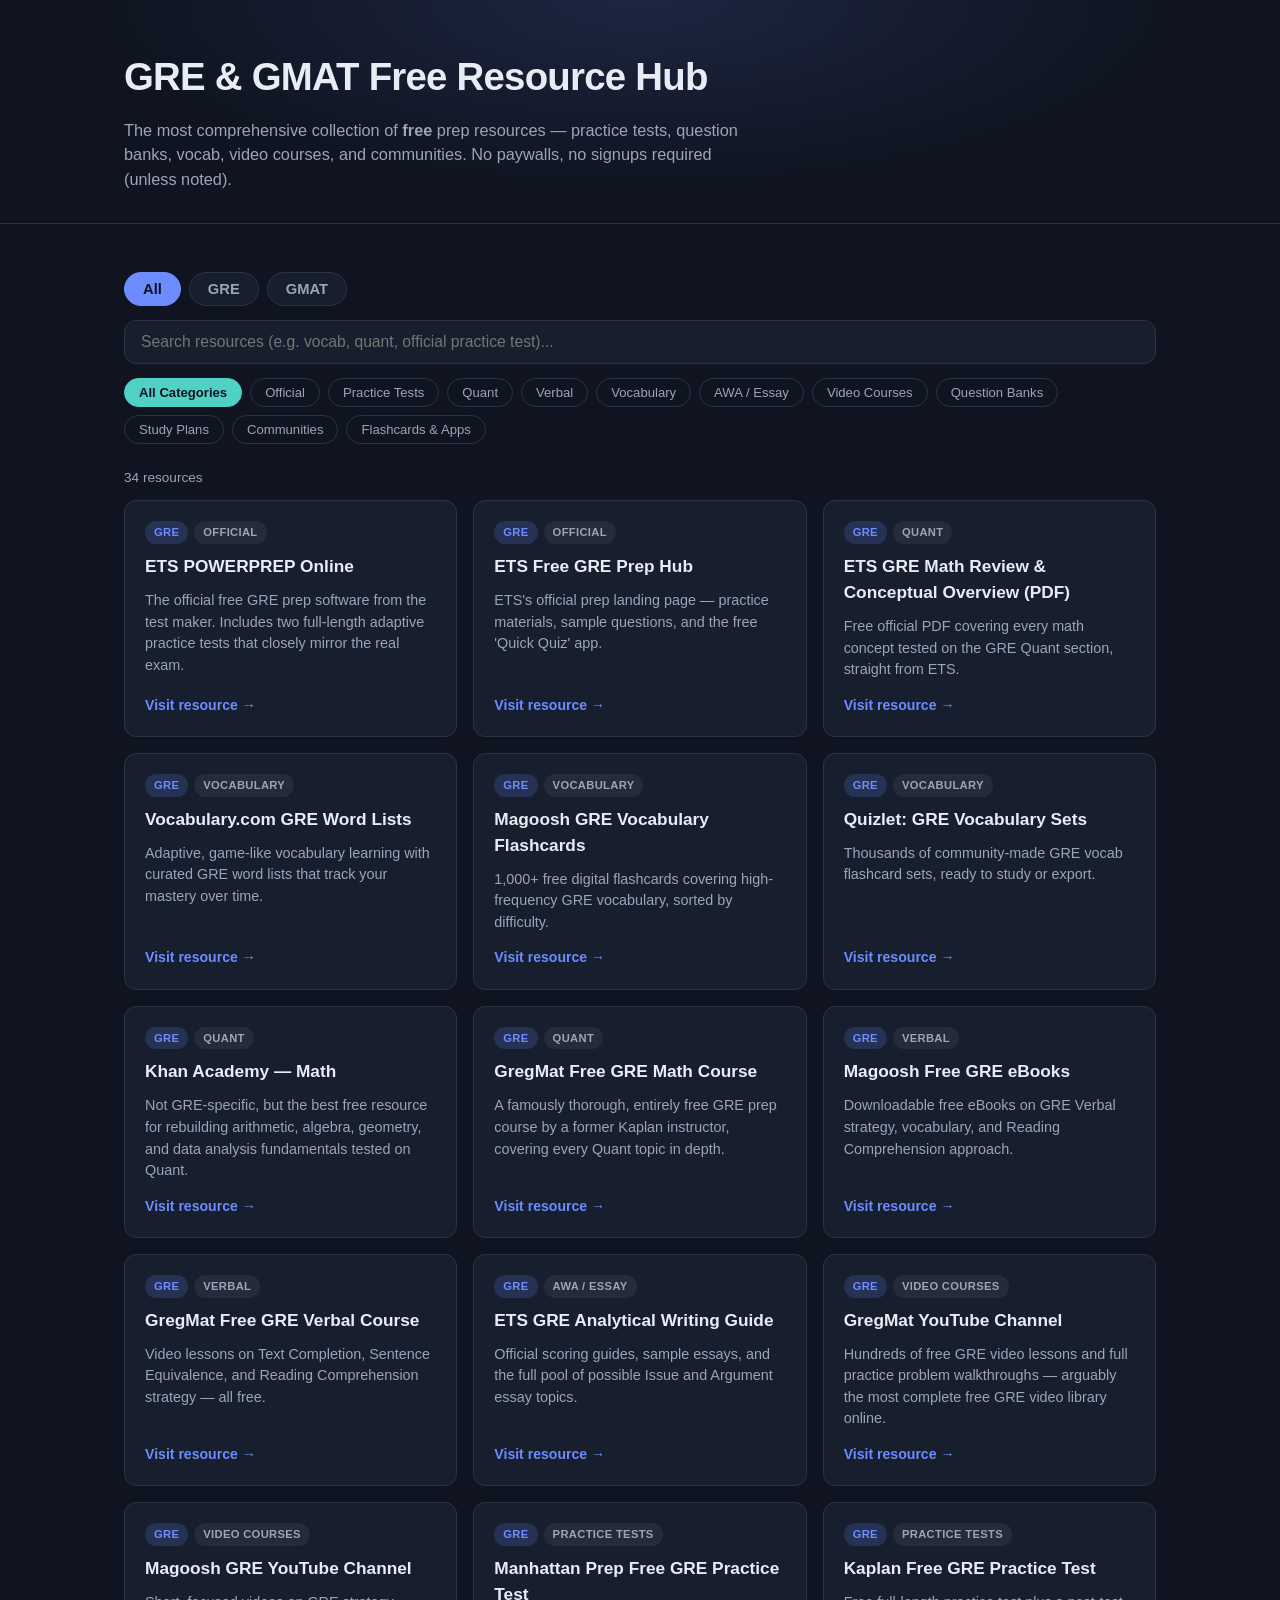
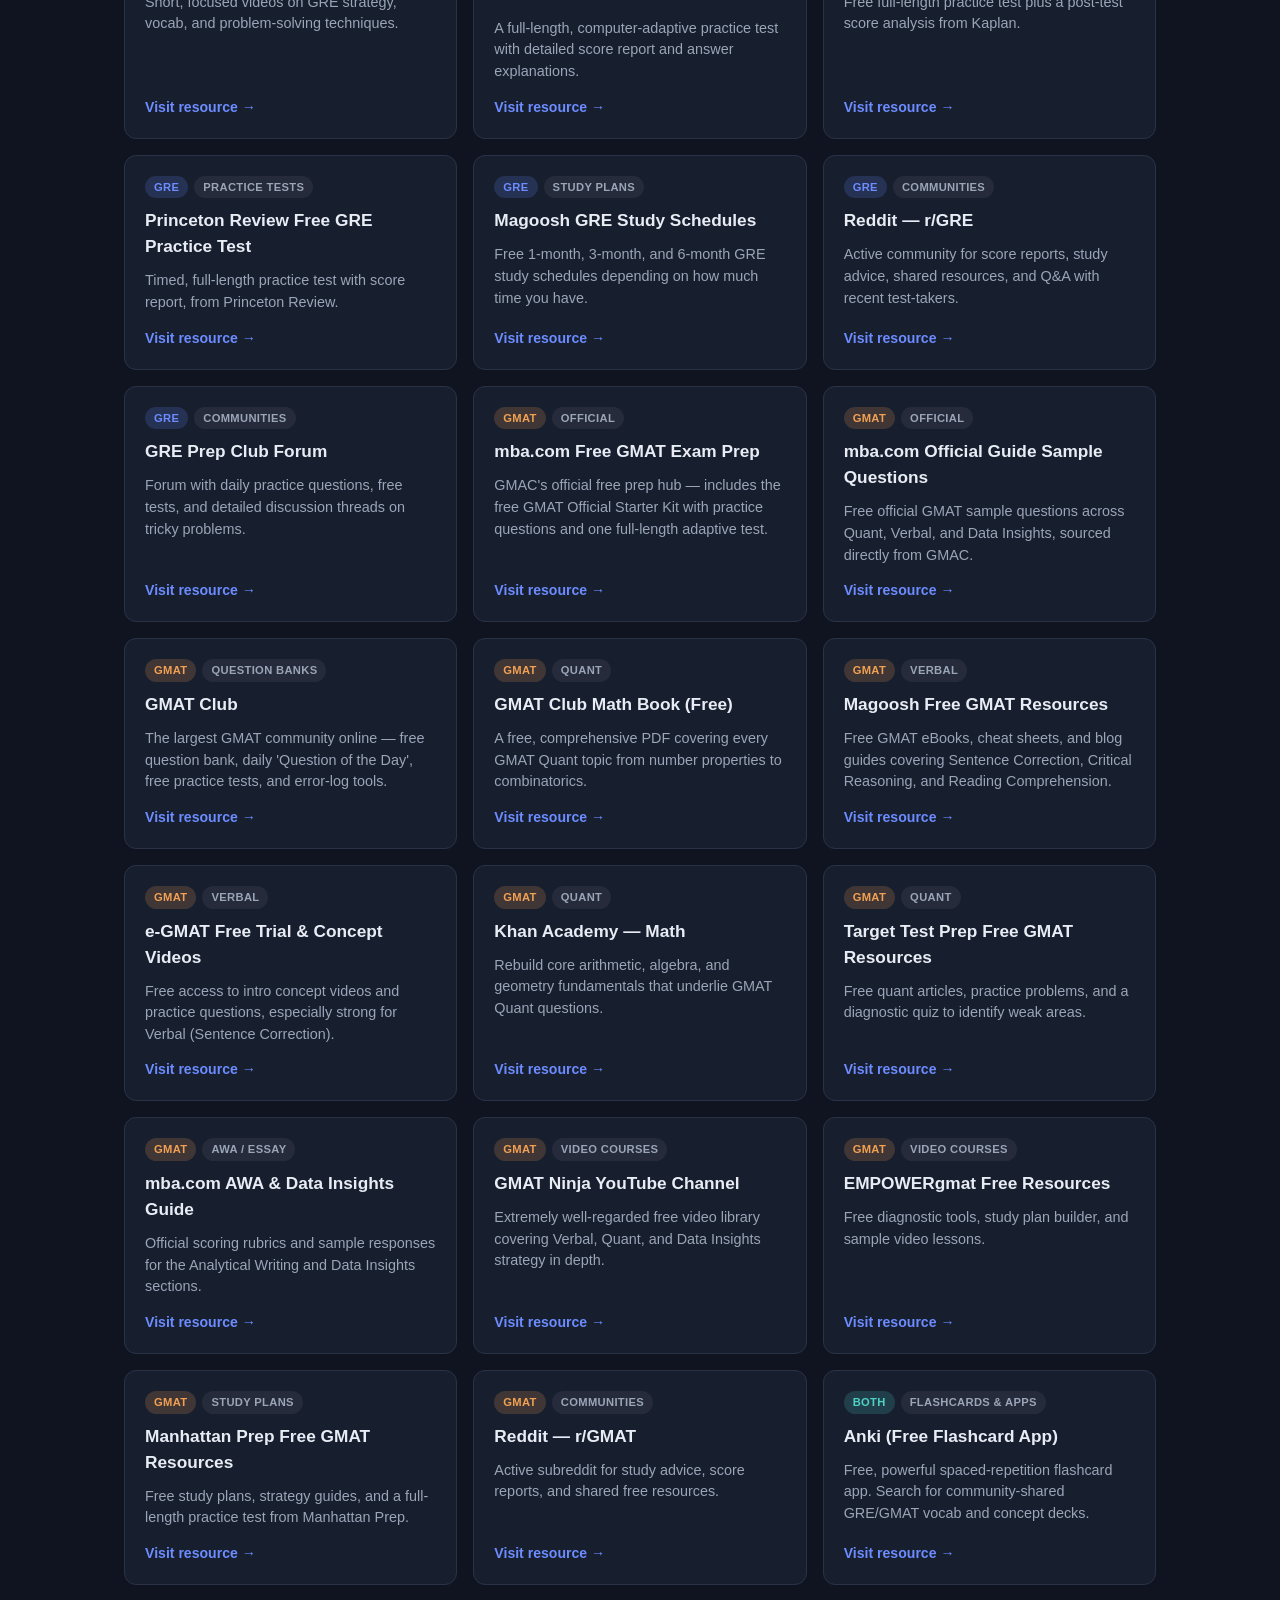
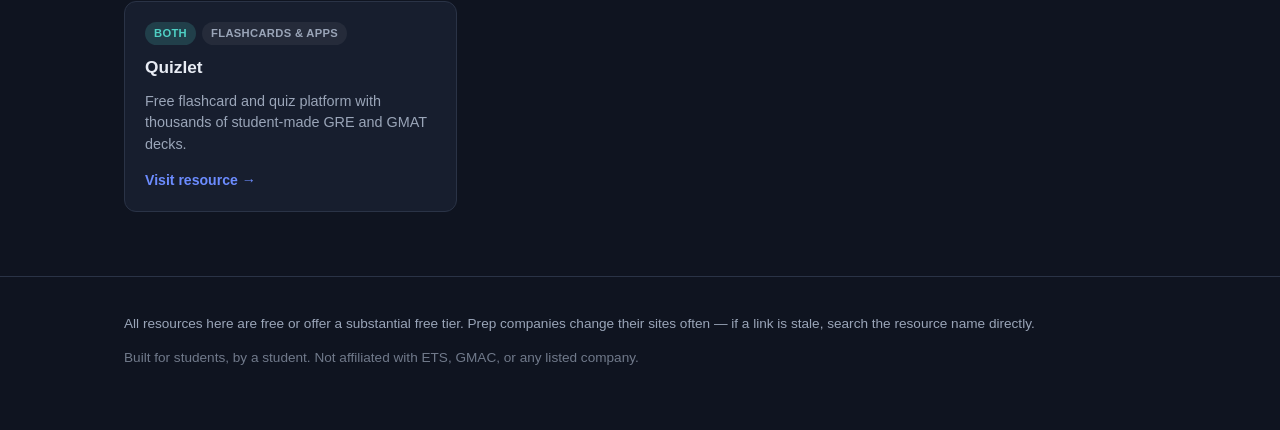
==== index.html @ 90a19696 "Add GRE & GMAT free resource hub Static site with search and category/exam filtering over a curated " ====
<!DOCTYPE html>
<html lang="en">
<head>
<meta charset="UTF-8">
<meta name="viewport" content="width=device-width, initial-scale=1.0">
<title>GRE & GMAT Free Resource Hub</title>
<link rel="stylesheet" href="style.css">
</head>
<body>

<header class="site-header">
  <div class="wrap">
    <h1>GRE &amp; GMAT Free Resource Hub</h1>
    <p class="tagline">The most comprehensive collection of <strong>free</strong> prep resources — practice tests, question banks, vocab, video courses, and communities. No paywalls, no signups required (unless noted).</p>
  </div>
</header>

<main class="wrap">

  <section class="controls">
    <div class="tabs" id="examTabs">
      <button class="tab active" data-exam="all">All</button>
      <button class="tab" data-exam="GRE">GRE</button>
      <button class="tab" data-exam="GMAT">GMAT</button>
    </div>

    <input type="search" id="searchInput" placeholder="Search resources (e.g. vocab, quant, official practice test)..." aria-label="Search resources">

    <div class="chips" id="categoryChips"></div>
  </section>

  <p class="result-count" id="resultCount"></p>

  <section class="grid" id="resourceGrid"></section>

  <p class="empty-state" id="emptyState" hidden>No resources match your filters. Try clearing the search or category.</p>

</main>

<footer class="site-footer">
  <div class="wrap">
    <p>All resources here are free or offer a substantial free tier. Prep companies change their sites often — if a link is stale, search the resource name directly.</p>
    <p class="muted">Built for students, by a student. Not affiliated with ETS, GMAC, or any listed company.</p>
  </div>
</footer>

<script src="data.js"></script>
<script src="script.js"></script>
</body>
</html>
---- style.css ----
:root {
  --bg: #0f1420;
  --bg-card: #171e2e;
  --border: #2a3346;
  --text: #e8ecf4;
  --text-muted: #9aa5b8;
  --accent: #6c8cff;
  --accent-2: #4fd1c5;
  --gre: #6c8cff;
  --gmat: #f2a154;
  --radius: 12px;
  font-family: -apple-system, BlinkMacSystemFont, "Segoe UI", Roboto, Helvetica, Arial, sans-serif;
}

* { box-sizing: border-box; }

body {
  margin: 0;
  background: var(--bg);
  color: var(--text);
  line-height: 1.5;
}

.wrap {
  max-width: 1080px;
  margin: 0 auto;
  padding: 0 24px;
}

.site-header {
  padding: 48px 0 32px;
  background: radial-gradient(ellipse at top, rgba(108,140,255,0.15), transparent 60%);
  border-bottom: 1px solid var(--border);
}

.site-header h1 {
  margin: 0 0 12px;
  font-size: clamp(1.8rem, 4vw, 2.4rem);
  letter-spacing: -0.02em;
}

.tagline {
  color: var(--text-muted);
  max-width: 640px;
  margin: 0;
  font-size: 1.02rem;
}

main.wrap {
  padding-top: 32px;
  padding-bottom: 64px;
}

.controls {
  position: sticky;
  top: 0;
  background: var(--bg);
  padding: 16px 0;
  z-index: 5;
  display: flex;
  flex-direction: column;
  gap: 14px;
}

.tabs {
  display: flex;
  gap: 8px;
}

.tab {
  background: var(--bg-card);
  border: 1px solid var(--border);
  color: var(--text-muted);
  padding: 8px 18px;
  border-radius: 999px;
  cursor: pointer;
  font-size: 0.92rem;
  font-weight: 600;
  transition: all 0.15s ease;
}

.tab:hover { color: var(--text); border-color: var(--accent); }

.tab.active {
  background: var(--accent);
  border-color: var(--accent);
  color: #0f1420;
}

#searchInput {
  width: 100%;
  padding: 12px 16px;
  border-radius: var(--radius);
  border: 1px solid var(--border);
  background: var(--bg-card);
  color: var(--text);
  font-size: 0.98rem;
}

#searchInput:focus {
  outline: none;
  border-color: var(--accent);
}

.chips {
  display: flex;
  flex-wrap: wrap;
  gap: 8px;
}

.chip {
  background: transparent;
  border: 1px solid var(--border);
  color: var(--text-muted);
  padding: 6px 14px;
  border-radius: 999px;
  cursor: pointer;
  font-size: 0.82rem;
  transition: all 0.15s ease;
}

.chip:hover { color: var(--text); border-color: var(--accent-2); }

.chip.active {
  background: var(--accent-2);
  border-color: var(--accent-2);
  color: #0f1420;
  font-weight: 600;
}

.result-count {
  color: var(--text-muted);
  font-size: 0.85rem;
  margin: 8px 0 4px;
}

.grid {
  display: grid;
  grid-template-columns: repeat(auto-fill, minmax(300px, 1fr));
  gap: 16px;
  margin-top: 12px;
}

.card {
  background: var(--bg-card);
  border: 1px solid var(--border);
  border-radius: var(--radius);
  padding: 20px;
  display: flex;
  flex-direction: column;
  gap: 10px;
  transition: transform 0.15s ease, border-color 0.15s ease;
}

.card:hover {
  transform: translateY(-2px);
  border-color: var(--accent);
}

.card-badges {
  display: flex;
  gap: 6px;
  flex-wrap: wrap;
}

.badge {
  font-size: 0.7rem;
  font-weight: 700;
  text-transform: uppercase;
  letter-spacing: 0.03em;
  padding: 3px 9px;
  border-radius: 999px;
}

.badge.exam-GRE { background: rgba(108,140,255,0.18); color: var(--gre); }
.badge.exam-GMAT { background: rgba(242,161,84,0.18); color: var(--gmat); }
.badge.exam-Both { background: rgba(79,209,197,0.18); color: var(--accent-2); }
.badge.category { background: rgba(255,255,255,0.06); color: var(--text-muted); }

.card h3 {
  margin: 0;
  font-size: 1.08rem;
}

.card p {
  margin: 0;
  color: var(--text-muted);
  font-size: 0.9rem;
  flex-grow: 1;
}

.card a.visit {
  align-self: flex-start;
  margin-top: 4px;
  color: var(--accent);
  text-decoration: none;
  font-weight: 600;
  font-size: 0.88rem;
}

.card a.visit:hover { text-decoration: underline; }

.empty-state {
  text-align: center;
  color: var(--text-muted);
  padding: 48px 0;
}

.site-footer {
  border-top: 1px solid var(--border);
  padding: 24px 0 48px;
  color: var(--text-muted);
  font-size: 0.85rem;
}

.site-footer .muted { opacity: 0.7; margin-top: 4px; }

@media (max-width: 600px) {
  .controls { position: static; }
}
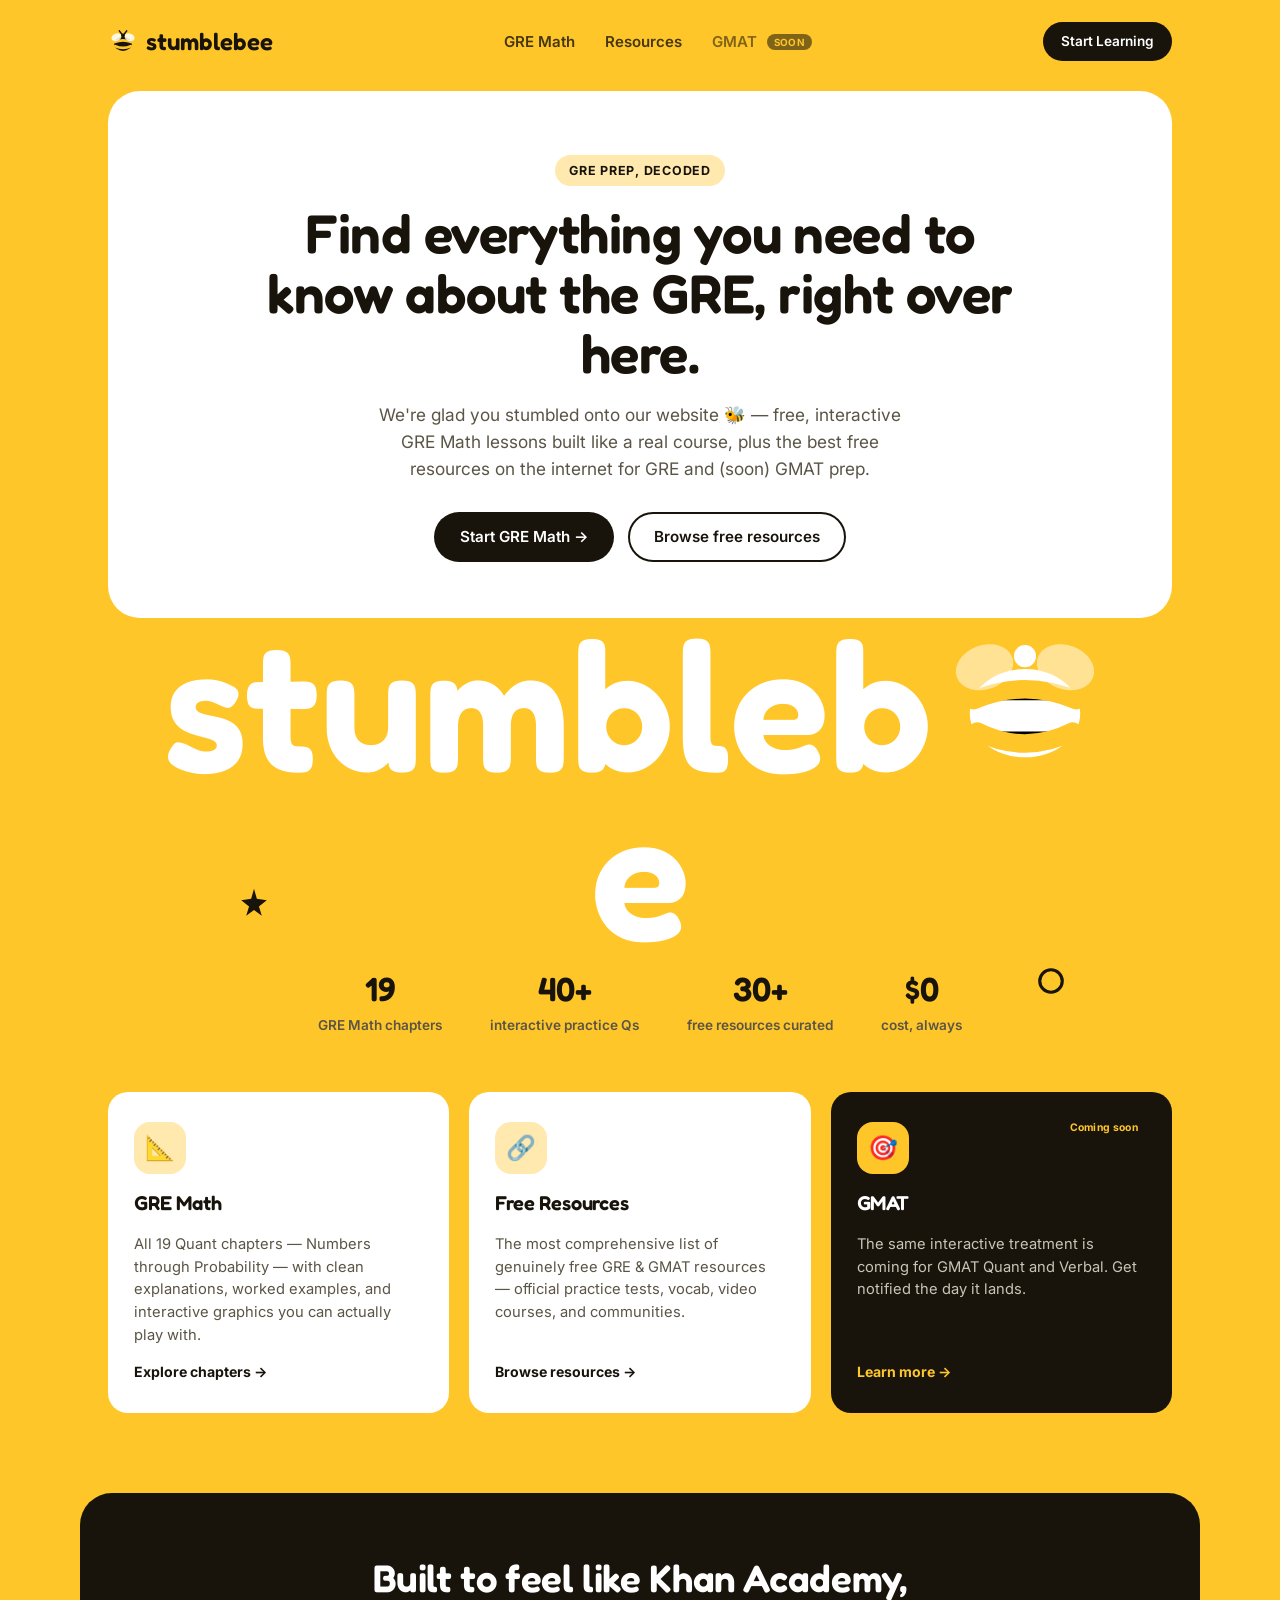
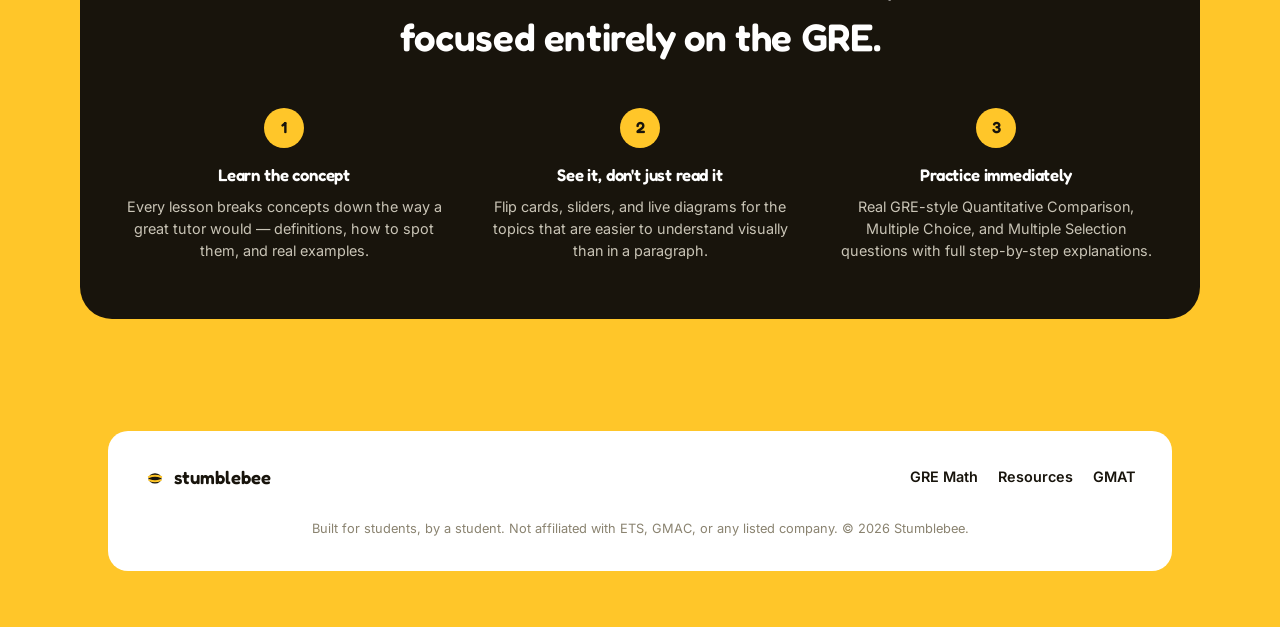
==== commit 83fa9f4f: "Rebrand to Stumblebee and add full interactive GRE Math course Bright yellow/white Hugo-inspired bra" ====
--- a/index.html
+++ b/index.html
@@ -3,48 +3,315 @@
 <head>
 <meta charset="UTF-8">
 <meta name="viewport" content="width=device-width, initial-scale=1.0">
-<title>GRE & GMAT Free Resource Hub</title>
+<title>Stumblebee — everything you need to know about the GRE</title>
+<meta name="description" content="Free, interactive GRE Math lessons and the best free GRE & GMAT resources on the web. GMAT prep coming soon.">
+<link rel="preconnect" href="https://fonts.googleapis.com">
+<link href="https://fonts.googleapis.com/css2?family=Fredoka:wght@500;600;700&family=Inter:wght@400;500;600;700;800&display=swap" rel="stylesheet">
 <link rel="stylesheet" href="style.css">
+<style>
+  .hero-section {
+    position: relative;
+    padding-top: 8px;
+  }
+
+  .doodles { position: absolute; inset: 0; overflow: visible; pointer-events: none; z-index: 0; }
+  .doodles svg { position: absolute; }
+
+  .hero-card {
+    position: relative;
+    z-index: 1;
+    background: var(--white);
+    border-radius: var(--radius-lg);
+    padding: 64px 40px 48px;
+    text-align: center;
+    overflow: hidden;
+  }
+
+  .hero-card h1 {
+    font-size: clamp(2.1rem, 5vw, 3.4rem);
+    line-height: 1.1;
+    max-width: 780px;
+    margin: 0 auto 18px;
+  }
+
+  .hero-card .motto {
+    font-size: 1.08rem;
+    color: var(--ink-soft);
+    max-width: 560px;
+    margin: 0 auto 30px;
+  }
+
+  .hero-cta { display: flex; gap: 14px; justify-content: center; flex-wrap: wrap; margin-bottom: 8px; }
+
+  .wordmark-big {
+    position: relative;
+    z-index: 1;
+    margin-top: -6px;
+    text-align: center;
+    line-height: 0.82;
+    padding: 0 10px 8px;
+  }
+
+  .wordmark-big span {
+    font-family: "Fredoka", sans-serif;
+    font-weight: 600;
+    font-size: clamp(3.2rem, 15vw, 11.5rem);
+    color: var(--white);
+    display: inline-block;
+    vertical-align: middle;
+  }
+
+  .wordmark-big .bee-big {
+    display: inline-block;
+    vertical-align: middle;
+    width: clamp(3.4rem, 15vw, 11.5rem);
+    height: clamp(3.4rem, 15vw, 11.5rem);
+  }
+
+  .stat-strip {
+    display: flex;
+    justify-content: center;
+    gap: 48px;
+    flex-wrap: wrap;
+    padding: 8px 0 56px;
+    position: relative;
+    z-index: 1;
+  }
+
+  .stat-strip .stat { text-align: center; }
+  .stat-strip .stat .num { font-family: "Fredoka", sans-serif; font-size: 2.1rem; font-weight: 600; }
+  .stat-strip .stat .label { font-size: 0.85rem; color: var(--ink-soft); font-weight: 600; }
+
+  .feature-grid {
+    display: grid;
+    grid-template-columns: repeat(3, 1fr);
+    gap: 20px;
+    padding-bottom: 8px;
+    position: relative;
+    z-index: 1;
+  }
+
+  .feature-card {
+    background: var(--white);
+    border-radius: var(--radius-md);
+    padding: 30px 26px;
+    display: flex;
+    flex-direction: column;
+    gap: 14px;
+    text-decoration: none;
+    color: var(--ink);
+    transition: transform 0.15s ease;
+    position: relative;
+  }
+
+  .feature-card:hover { transform: translateY(-4px); }
+
+  .feature-card .icon-badge {
+    width: 52px;
+    height: 52px;
+    border-radius: 16px;
+    display: flex;
+    align-items: center;
+    justify-content: center;
+    font-size: 1.5rem;
+  }
+
+  .feature-card.f-yellow .icon-badge { background: var(--yellow-soft); }
+  .feature-card.f-black .icon-badge { background: var(--ink); }
+
+  .feature-card h3 { font-size: 1.25rem; }
+  .feature-card p { color: var(--ink-soft); font-size: 0.92rem; }
+
+  .feature-card .go {
+    margin-top: auto;
+    font-weight: 700;
+    font-size: 0.88rem;
+    display: inline-flex;
+    align-items: center;
+    gap: 6px;
+  }
+
+  .soon-badge {
+    position: absolute;
+    top: 24px;
+    right: 24px;
+    background: var(--ink);
+    color: var(--yellow);
+    font-size: 0.65rem;
+    font-weight: 700;
+    letter-spacing: 0.03em;
+    padding: 4px 10px;
+    border-radius: 999px;
+  }
+
+  .why-section {
+    padding: 72px 0;
+    position: relative;
+    z-index: 1;
+  }
+
+  .why-inner {
+    background: var(--ink);
+    border-radius: var(--radius-lg);
+    padding: 56px 40px;
+    color: var(--white);
+  }
+
+  .why-inner h2 {
+    font-size: clamp(1.6rem, 3.4vw, 2.4rem);
+    text-align: center;
+    max-width: 640px;
+    margin: 0 auto 40px;
+    color: var(--white);
+  }
+
+  .why-grid {
+    display: grid;
+    grid-template-columns: repeat(3, 1fr);
+    gap: 28px;
+  }
+
+  .why-item { text-align: center; }
+  .why-item .n {
+    width: 40px; height: 40px; border-radius: 999px;
+    background: var(--yellow); color: var(--ink);
+    display: flex; align-items: center; justify-content: center;
+    font-family: "Fredoka", sans-serif; font-weight: 600;
+    margin: 0 auto 14px;
+  }
+  .why-item h4 { color: var(--white); font-size: 1.05rem; margin-bottom: 8px; }
+  .why-item p { color: #C9C4B6; font-size: 0.9rem; }
+
+  @media (max-width: 860px) {
+    .feature-grid { grid-template-columns: 1fr; }
+    .why-grid { grid-template-columns: 1fr; }
+    .stat-strip { gap: 28px; }
+  }
+</style>
 </head>
 <body>
 
-<header class="site-header">
-  <div class="wrap">
-    <h1>GRE &amp; GMAT Free Resource Hub</h1>
-    <p class="tagline">The most comprehensive collection of <strong>free</strong> prep resources — practice tests, question banks, vocab, video courses, and communities. No paywalls, no signups required (unless noted).</p>
+<div class="wrap">
+  <nav class="site-nav">
+    <a href="index.html" class="brand">
+      <svg class="bee-icon" viewBox="0 0 32 32" fill="none" xmlns="http://www.w3.org/2000/svg">
+        <ellipse cx="16" cy="18" rx="9.5" ry="7.5" fill="#18140C"/>
+        <path d="M7 16 Q16 12.5 25 16" stroke="#FFC629" stroke-width="3" stroke-linecap="round"/>
+        <path d="M7.8 20.5 Q16 24 24.2 20.5" stroke="#FFC629" stroke-width="3" stroke-linecap="round"/>
+        <ellipse cx="9" cy="11" rx="5.5" ry="4" fill="#FFFFFF" fill-opacity="0.85" transform="rotate(-20 9 11)"/>
+        <ellipse cx="23" cy="11" rx="5.5" ry="4" fill="#FFFFFF" fill-opacity="0.85" transform="rotate(20 23 11)"/>
+        <circle cx="16" cy="9" r="2" fill="#18140C"/>
+        <path d="M15 8 L12 4M17 8 L20 4" stroke="#18140C" stroke-width="1.4" stroke-linecap="round"/>
+      </svg>
+      stumblebee
+    </a>
+    <div class="nav-links">
+      <a href="gre-math.html">GRE Math</a>
+      <a href="resources.html">Resources</a>
+      <a href="gmat.html" class="tag-soon">GMAT <span class="pill">SOON</span></a>
+    </div>
+    <a href="gre-math.html" class="btn btn-black btn-sm">Start Learning</a>
+  </nav>
+</div>
+
+<main>
+  <div class="wrap hero-section">
+    <div class="doodles" aria-hidden="true">
+      <svg width="70" height="70" style="left:2%; top:6%;" viewBox="0 0 70 70"><g opacity="0.9"><ellipse cx="35" cy="40" rx="16" ry="12" fill="#18140C"/><path d="M22 36 Q35 30 48 36" stroke="#FFC629" stroke-width="4" stroke-linecap="round"/><path d="M23 45 Q35 51 47 45" stroke="#FFC629" stroke-width="4" stroke-linecap="round"/><circle cx="35" cy="24" r="4" fill="#18140C"/></g></svg>
+      <svg width="34" height="34" style="left:14%; top:60%;" viewBox="0 0 24 24"><path d="M12 2 L14 9 L21 10 L15.5 14.5 L17.5 21 L12 17 L6.5 21 L8.5 14.5 L3 10 L10 9 Z" fill="#18140C"/></svg>
+      <svg width="56" height="56" style="right:4%; top:10%;" viewBox="0 0 70 70"><g opacity="0.9"><ellipse cx="35" cy="40" rx="16" ry="12" fill="#18140C"/><path d="M22 36 Q35 30 48 36" stroke="#FFC629" stroke-width="4" stroke-linecap="round"/><path d="M23 45 Q35 51 47 45" stroke="#FFC629" stroke-width="4" stroke-linecap="round"/><circle cx="35" cy="24" r="4" fill="#18140C"/></g></svg>
+      <svg width="30" height="30" style="right:12%; top:66%;" viewBox="0 0 24 24"><circle cx="12" cy="12" r="9" fill="none" stroke="#18140C" stroke-width="2.5"/></svg>
+      <svg width="44" height="44" style="left:44%; top:2%;" viewBox="0 0 24 24"><path d="M12 2 L14 9 L21 10 L15.5 14.5 L17.5 21 L12 17 L6.5 21 L8.5 14.5 L3 10 L10 9 Z" fill="#18140C" opacity="0.85"/></svg>
+    </div>
+
+    <div class="hero-card">
+      <span class="eyebrow">GRE prep, decoded</span>
+      <h1 style="margin-top:18px;">Find everything you need to know about the GRE, right over here.</h1>
+      <p class="motto">We're glad you stumbled onto our website 🐝 — free, interactive GRE Math lessons built like a real course, plus the best free resources on the internet for GRE and (soon) GMAT prep.</p>
+      <div class="hero-cta">
+        <a href="gre-math.html" class="btn btn-black">Start GRE Math →</a>
+        <a href="resources.html" class="btn btn-outline">Browse free resources</a>
+      </div>
+    </div>
+
+    <div class="wordmark-big" aria-hidden="true">
+      <span>stumble</span><span>b</span><svg class="bee-big" viewBox="0 0 100 100"><ellipse cx="50" cy="55" rx="30" ry="24" fill="#FFFFFF"/><path d="M22 48 Q50 36 78 48" stroke="#FFC629" stroke-width="10" stroke-linecap="round"/><path d="M24 65 Q50 78 76 65" stroke="#FFC629" stroke-width="10" stroke-linecap="round"/><ellipse cx="28" cy="30" rx="16" ry="12" fill="#FFFFFF" fill-opacity="0.5" transform="rotate(-20 28 30)"/><ellipse cx="72" cy="30" rx="16" ry="12" fill="#FFFFFF" fill-opacity="0.5" transform="rotate(20 72 30)"/><circle cx="50" cy="24" r="6" fill="#FFFFFF"/></svg><span>e</span>
+    </div>
+
+    <div class="stat-strip">
+      <div class="stat"><div class="num">19</div><div class="label">GRE Math chapters</div></div>
+      <div class="stat"><div class="num">40+</div><div class="label">interactive practice Qs</div></div>
+      <div class="stat"><div class="num">30+</div><div class="label">free resources curated</div></div>
+      <div class="stat"><div class="num">$0</div><div class="label">cost, always</div></div>
+    </div>
+
+    <div class="feature-grid">
+      <a href="gre-math.html" class="feature-card f-yellow">
+        <div class="icon-badge">📐</div>
+        <h3>GRE Math</h3>
+        <p>All 19 Quant chapters — Numbers through Probability — with clean explanations, worked examples, and interactive graphics you can actually play with.</p>
+        <span class="go">Explore chapters →</span>
+      </a>
+      <a href="resources.html" class="feature-card f-yellow">
+        <div class="icon-badge">🔗</div>
+        <h3>Free Resources</h3>
+        <p>The most comprehensive list of genuinely free GRE & GMAT resources — official practice tests, vocab, video courses, and communities.</p>
+        <span class="go">Browse resources →</span>
+      </a>
+      <a href="gmat.html" class="feature-card f-black" style="background:var(--ink); color:var(--white);">
+        <span class="soon-badge">Coming soon</span>
+        <div class="icon-badge" style="background:var(--yellow);">🎯</div>
+        <h3 style="color:var(--white);">GMAT</h3>
+        <p style="color:#C9C4B6;">The same interactive treatment is coming for GMAT Quant and Verbal. Get notified the day it lands.</p>
+        <span class="go" style="color:var(--yellow);">Learn more →</span>
+      </a>
+    </div>
   </div>
-</header>
-
-<main class="wrap">
-
-  <section class="controls">
-    <div class="tabs" id="examTabs">
-      <button class="tab active" data-exam="all">All</button>
-      <button class="tab" data-exam="GRE">GRE</button>
-      <button class="tab" data-exam="GMAT">GMAT</button>
-    </div>
-
-    <input type="search" id="searchInput" placeholder="Search resources (e.g. vocab, quant, official practice test)..." aria-label="Search resources">
-
-    <div class="chips" id="categoryChips"></div>
-  </section>
-
-  <p class="result-count" id="resultCount"></p>
-
-  <section class="grid" id="resourceGrid"></section>
-
-  <p class="empty-state" id="emptyState" hidden>No resources match your filters. Try clearing the search or category.</p>
-
+
+  <div class="wrap why-section">
+    <div class="why-inner">
+      <h2>Built to feel like Khan Academy, focused entirely on the GRE.</h2>
+      <div class="why-grid">
+        <div class="why-item">
+          <div class="n">1</div>
+          <h4>Learn the concept</h4>
+          <p>Every lesson breaks concepts down the way a great tutor would — definitions, how to spot them, and real examples.</p>
+        </div>
+        <div class="why-item">
+          <div class="n">2</div>
+          <h4>See it, don't just read it</h4>
+          <p>Flip cards, sliders, and live diagrams for the topics that are easier to understand visually than in a paragraph.</p>
+        </div>
+        <div class="why-item">
+          <div class="n">3</div>
+          <h4>Practice immediately</h4>
+          <p>Real GRE-style Quantitative Comparison, Multiple Choice, and Multiple Selection questions with full step-by-step explanations.</p>
+        </div>
+      </div>
+    </div>
+  </div>
 </main>
 
 <footer class="site-footer">
   <div class="wrap">
-    <p>All resources here are free or offer a substantial free tier. Prep companies change their sites often — if a link is stale, search the resource name directly.</p>
-    <p class="muted">Built for students, by a student. Not affiliated with ETS, GMAC, or any listed company.</p>
+    <div class="footer-inner">
+      <a href="index.html" class="brand" style="font-size:1.15rem;">
+        <svg class="bee-icon" style="width:22px;height:22px;" viewBox="0 0 32 32" fill="none" xmlns="http://www.w3.org/2000/svg">
+          <ellipse cx="16" cy="18" rx="9.5" ry="7.5" fill="#18140C"/>
+          <path d="M7 16 Q16 12.5 25 16" stroke="#FFC629" stroke-width="3" stroke-linecap="round"/>
+          <path d="M7.8 20.5 Q16 24 24.2 20.5" stroke="#FFC629" stroke-width="3" stroke-linecap="round"/>
+        </svg>
+        stumblebee
+      </a>
+      <div class="footer-links">
+        <a href="gre-math.html">GRE Math</a>
+        <a href="resources.html">Resources</a>
+        <a href="gmat.html">GMAT</a>
+      </div>
+      <p class="footer-copy">Built for students, by a student. Not affiliated with ETS, GMAC, or any listed company. © 2026 Stumblebee.</p>
+    </div>
   </div>
 </footer>
 
-<script src="data.js"></script>
-<script src="script.js"></script>
 </body>
 </html>
--- a/style.css
+++ b/style.css
@@ -1,220 +1,222 @@
+/* ---------- Stumblebee brand ---------- */
+
 :root {
-  --bg: #0f1420;
-  --bg-card: #171e2e;
-  --border: #2a3346;
-  --text: #e8ecf4;
-  --text-muted: #9aa5b8;
-  --accent: #6c8cff;
-  --accent-2: #4fd1c5;
-  --gre: #6c8cff;
-  --gmat: #f2a154;
-  --radius: 12px;
-  font-family: -apple-system, BlinkMacSystemFont, "Segoe UI", Roboto, Helvetica, Arial, sans-serif;
+  --yellow: #FFC629;
+  --yellow-deep: #F5B700;
+  --yellow-soft: #FFE9AE;
+  --white: #FFFFFF;
+  --cream: #FFFCF3;
+  --ink: #18140C;
+  --ink-soft: #5B5546;
+  --ink-faint: #8A8370;
+  --line: #EFE6CF;
+  --green: #1E8E3E;
+  --green-bg: #E7F6EA;
+  --red: #D93025;
+  --red-bg: #FDEAE8;
+  --radius-lg: 32px;
+  --radius-md: 20px;
+  --radius-sm: 12px;
+  --shadow-card: 0 2px 0 rgba(20,17,10,0.06);
+  font-family: "Inter", -apple-system, BlinkMacSystemFont, "Segoe UI", Helvetica, Arial, sans-serif;
 }
 
 * { box-sizing: border-box; }
+
+html { scroll-behavior: smooth; }
 
 body {
   margin: 0;
-  background: var(--bg);
-  color: var(--text);
-  line-height: 1.5;
-}
+  background: var(--yellow);
+  color: var(--ink);
+  line-height: 1.55;
+  -webkit-font-smoothing: antialiased;
+}
+
+h1, h2, h3, h4, .display {
+  font-family: "Fredoka", "Inter", sans-serif;
+  font-weight: 600;
+  letter-spacing: -0.01em;
+  margin: 0;
+}
+
+p { margin: 0; }
+
+a { color: inherit; }
+
+img, svg { display: block; max-width: 100%; }
 
 .wrap {
-  max-width: 1080px;
+  max-width: 1120px;
   margin: 0 auto;
-  padding: 0 24px;
-}
-
-.site-header {
-  padding: 48px 0 32px;
-  background: radial-gradient(ellipse at top, rgba(108,140,255,0.15), transparent 60%);
-  border-bottom: 1px solid var(--border);
-}
-
-.site-header h1 {
-  margin: 0 0 12px;
-  font-size: clamp(1.8rem, 4vw, 2.4rem);
-  letter-spacing: -0.02em;
-}
-
-.tagline {
-  color: var(--text-muted);
-  max-width: 640px;
-  margin: 0;
-  font-size: 1.02rem;
-}
-
-main.wrap {
-  padding-top: 32px;
-  padding-bottom: 64px;
-}
-
-.controls {
-  position: sticky;
-  top: 0;
-  background: var(--bg);
-  padding: 16px 0;
-  z-index: 5;
-  display: flex;
-  flex-direction: column;
+  padding: 0 28px;
+}
+
+/* ---------- Buttons ---------- */
+
+.btn {
+  display: inline-flex;
+  align-items: center;
+  justify-content: center;
+  gap: 8px;
+  border: none;
+  border-radius: 999px;
+  padding: 13px 26px;
+  font-family: "Inter", sans-serif;
+  font-weight: 600;
+  font-size: 0.95rem;
+  cursor: pointer;
+  text-decoration: none;
+  transition: transform 0.15s ease, box-shadow 0.15s ease, opacity 0.15s ease;
+  white-space: nowrap;
+}
+
+.btn:hover { transform: translateY(-1px); }
+.btn:active { transform: translateY(0); }
+
+.btn-black { background: var(--ink); color: var(--white); }
+.btn-black:hover { background: #2B2517; }
+
+.btn-white { background: var(--white); color: var(--ink); }
+.btn-white:hover { background: var(--cream); }
+
+.btn-outline {
+  background: transparent;
+  color: var(--ink);
+  border: 2px solid var(--ink);
+  padding: 11px 24px;
+}
+
+.btn-sm { padding: 9px 18px; font-size: 0.85rem; }
+
+/* ---------- Top nav ---------- */
+
+.site-nav {
+  display: flex;
+  align-items: center;
+  justify-content: space-between;
+  flex-wrap: wrap;
   gap: 14px;
-}
-
-.tabs {
-  display: flex;
+  padding: 22px 0;
+  position: relative;
+  z-index: 2;
+}
+
+.brand {
+  display: flex;
+  align-items: center;
   gap: 8px;
-}
-
-.tab {
-  background: var(--bg-card);
-  border: 1px solid var(--border);
-  color: var(--text-muted);
-  padding: 8px 18px;
+  font-family: "Fredoka", sans-serif;
+  font-size: 1.5rem;
+  font-weight: 600;
+  text-decoration: none;
+  color: var(--ink);
+}
+
+.brand .bee-icon { width: 30px; height: 30px; }
+
+.nav-links {
+  display: flex;
+  align-items: center;
+  gap: 30px;
+}
+
+.nav-links a {
+  text-decoration: none;
+  font-weight: 600;
+  font-size: 0.94rem;
+  color: var(--ink);
+  opacity: 0.8;
+  transition: opacity 0.15s ease;
+}
+
+.nav-links a:hover, .nav-links a.active { opacity: 1; }
+
+.nav-links a.tag-soon { opacity: 0.55; }
+
+.nav-links a.tag-soon .pill {
+  background: var(--ink);
+  color: var(--yellow);
+  font-size: 0.62rem;
+  padding: 2px 7px;
   border-radius: 999px;
-  cursor: pointer;
-  font-size: 0.92rem;
-  font-weight: 600;
-  transition: all 0.15s ease;
-}
-
-.tab:hover { color: var(--text); border-color: var(--accent); }
-
-.tab.active {
-  background: var(--accent);
-  border-color: var(--accent);
-  color: #0f1420;
-}
-
-#searchInput {
+  margin-left: 6px;
+  vertical-align: middle;
+  font-weight: 700;
+  letter-spacing: 0.02em;
+}
+
+/* ---------- Cards ---------- */
+
+.card {
+  background: var(--white);
+  border-radius: var(--radius-md);
+  box-shadow: var(--shadow-card);
+}
+
+/* ---------- Footer ---------- */
+
+.site-footer {
+  padding: 40px 0 56px;
+  position: relative;
+  z-index: 1;
+}
+
+.site-footer .footer-inner {
+  background: var(--white);
+  border-radius: var(--radius-md);
+  padding: 32px 36px;
+  display: flex;
+  flex-wrap: wrap;
+  gap: 20px;
+  align-items: center;
+  justify-content: space-between;
+}
+
+.site-footer .footer-links {
+  display: flex;
+  gap: 20px;
+  font-weight: 600;
+  font-size: 0.9rem;
+}
+
+.site-footer .footer-links a { text-decoration: none; }
+.site-footer .footer-links a:hover { text-decoration: underline; }
+
+.footer-copy {
+  font-size: 0.8rem;
+  color: var(--ink-faint);
   width: 100%;
-  padding: 12px 16px;
-  border-radius: var(--radius);
-  border: 1px solid var(--border);
-  background: var(--bg-card);
-  color: var(--text);
-  font-size: 0.98rem;
-}
-
-#searchInput:focus {
-  outline: none;
-  border-color: var(--accent);
-}
-
-.chips {
-  display: flex;
-  flex-wrap: wrap;
-  gap: 8px;
-}
-
-.chip {
-  background: transparent;
-  border: 1px solid var(--border);
-  color: var(--text-muted);
+  text-align: center;
+  margin-top: 8px;
+}
+
+/* ---------- Utility ---------- */
+
+.eyebrow {
+  display: inline-block;
+  font-weight: 700;
+  font-size: 0.78rem;
+  letter-spacing: 0.06em;
+  text-transform: uppercase;
+  color: var(--ink);
+  background: var(--yellow-soft);
+  border-radius: 999px;
   padding: 6px 14px;
-  border-radius: 999px;
-  cursor: pointer;
-  font-size: 0.82rem;
-  transition: all 0.15s ease;
-}
-
-.chip:hover { color: var(--text); border-color: var(--accent-2); }
-
-.chip.active {
-  background: var(--accent-2);
-  border-color: var(--accent-2);
-  color: #0f1420;
-  font-weight: 600;
-}
-
-.result-count {
-  color: var(--text-muted);
-  font-size: 0.85rem;
-  margin: 8px 0 4px;
-}
-
-.grid {
-  display: grid;
-  grid-template-columns: repeat(auto-fill, minmax(300px, 1fr));
-  gap: 16px;
-  margin-top: 12px;
-}
-
-.card {
-  background: var(--bg-card);
-  border: 1px solid var(--border);
-  border-radius: var(--radius);
-  padding: 20px;
-  display: flex;
-  flex-direction: column;
-  gap: 10px;
-  transition: transform 0.15s ease, border-color 0.15s ease;
-}
-
-.card:hover {
-  transform: translateY(-2px);
-  border-color: var(--accent);
-}
-
-.card-badges {
-  display: flex;
-  gap: 6px;
-  flex-wrap: wrap;
-}
-
-.badge {
-  font-size: 0.7rem;
-  font-weight: 700;
-  text-transform: uppercase;
-  letter-spacing: 0.03em;
-  padding: 3px 9px;
-  border-radius: 999px;
-}
-
-.badge.exam-GRE { background: rgba(108,140,255,0.18); color: var(--gre); }
-.badge.exam-GMAT { background: rgba(242,161,84,0.18); color: var(--gmat); }
-.badge.exam-Both { background: rgba(79,209,197,0.18); color: var(--accent-2); }
-.badge.category { background: rgba(255,255,255,0.06); color: var(--text-muted); }
-
-.card h3 {
-  margin: 0;
-  font-size: 1.08rem;
-}
-
-.card p {
-  margin: 0;
-  color: var(--text-muted);
-  font-size: 0.9rem;
-  flex-grow: 1;
-}
-
-.card a.visit {
-  align-self: flex-start;
-  margin-top: 4px;
-  color: var(--accent);
-  text-decoration: none;
-  font-weight: 600;
-  font-size: 0.88rem;
-}
-
-.card a.visit:hover { text-decoration: underline; }
-
-.empty-state {
-  text-align: center;
-  color: var(--text-muted);
-  padding: 48px 0;
-}
-
-.site-footer {
-  border-top: 1px solid var(--border);
-  padding: 24px 0 48px;
-  color: var(--text-muted);
-  font-size: 0.85rem;
-}
-
-.site-footer .muted { opacity: 0.7; margin-top: 4px; }
-
-@media (max-width: 600px) {
-  .controls { position: static; }
-}
+}
+
+.muted { color: var(--ink-soft); }
+.center { text-align: center; }
+
+@media (max-width: 720px) {
+  .site-nav { justify-content: center; text-align: center; }
+  .nav-links {
+    order: 3;
+    width: 100%;
+    justify-content: center;
+    gap: 18px;
+    padding-top: 10px;
+    border-top: 1px solid rgba(20,17,10,0.1);
+  }
+  .nav-links a { font-size: 0.85rem; }
+}
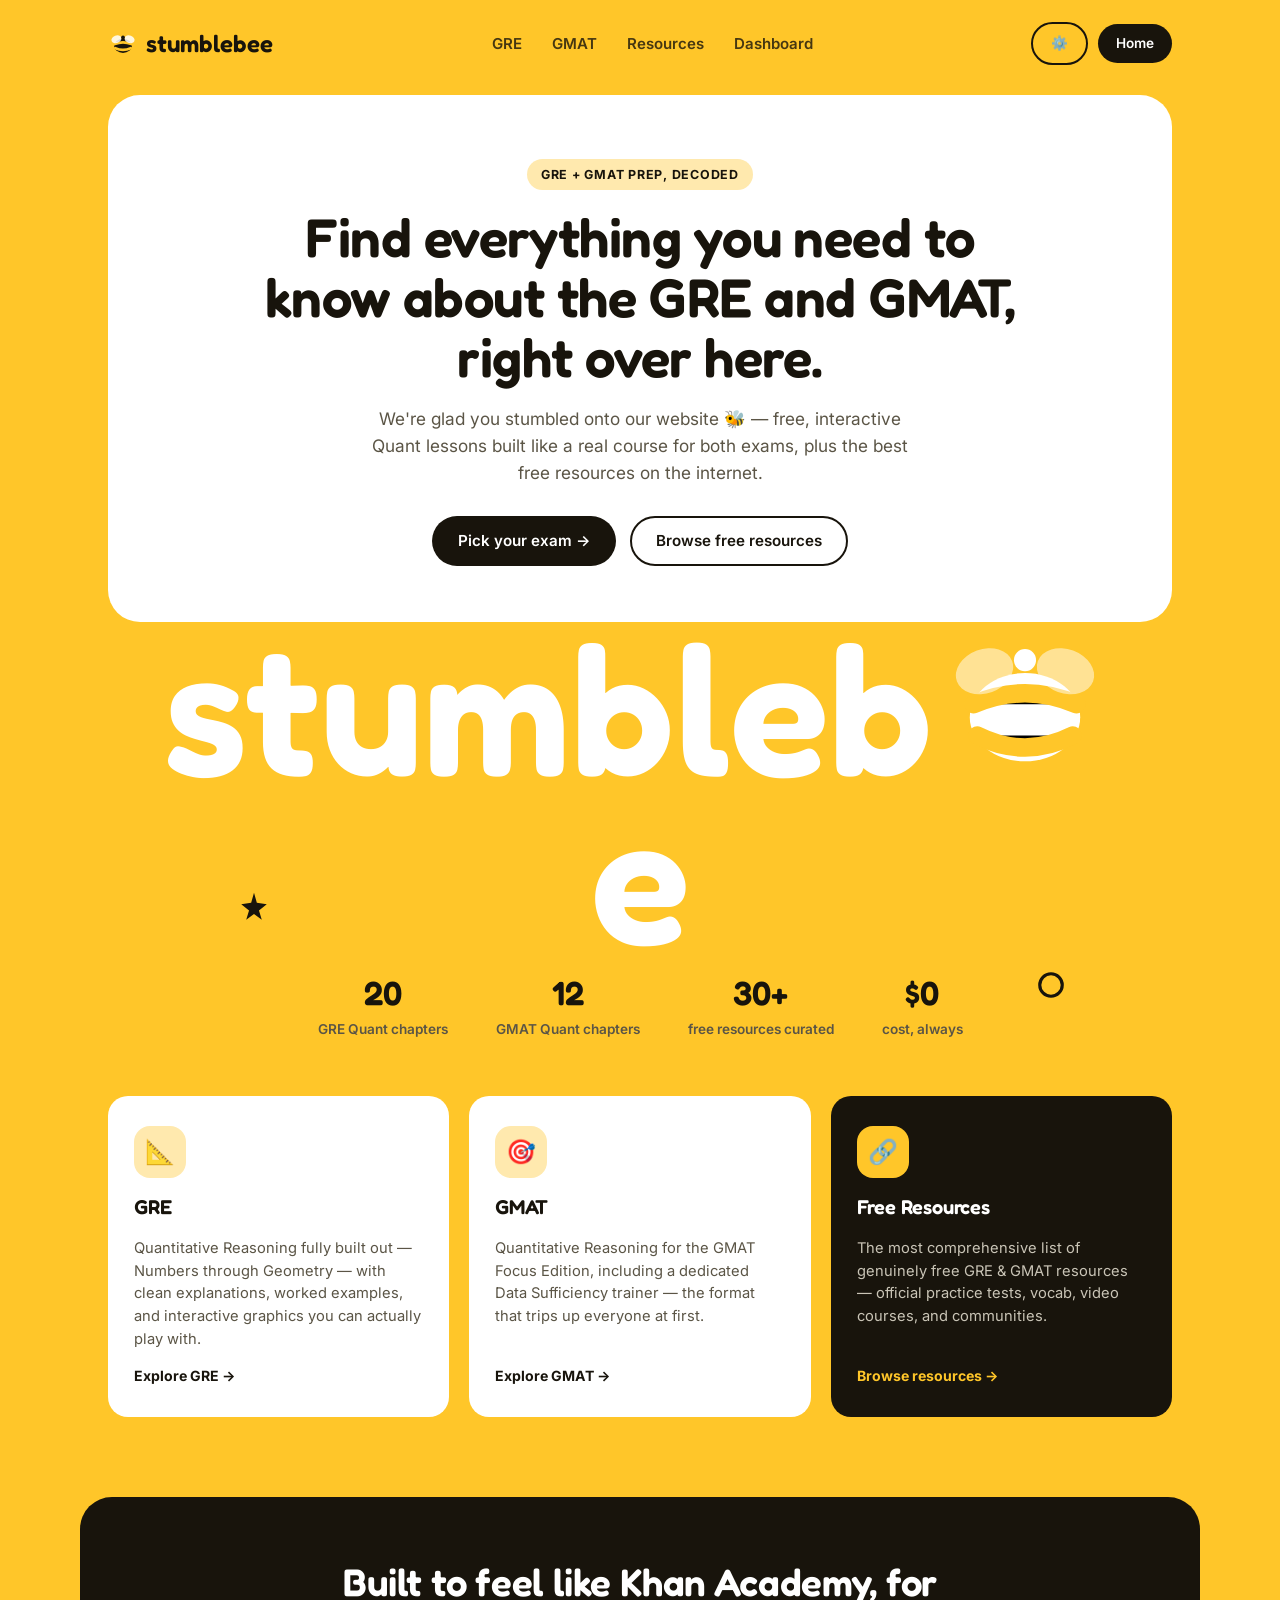
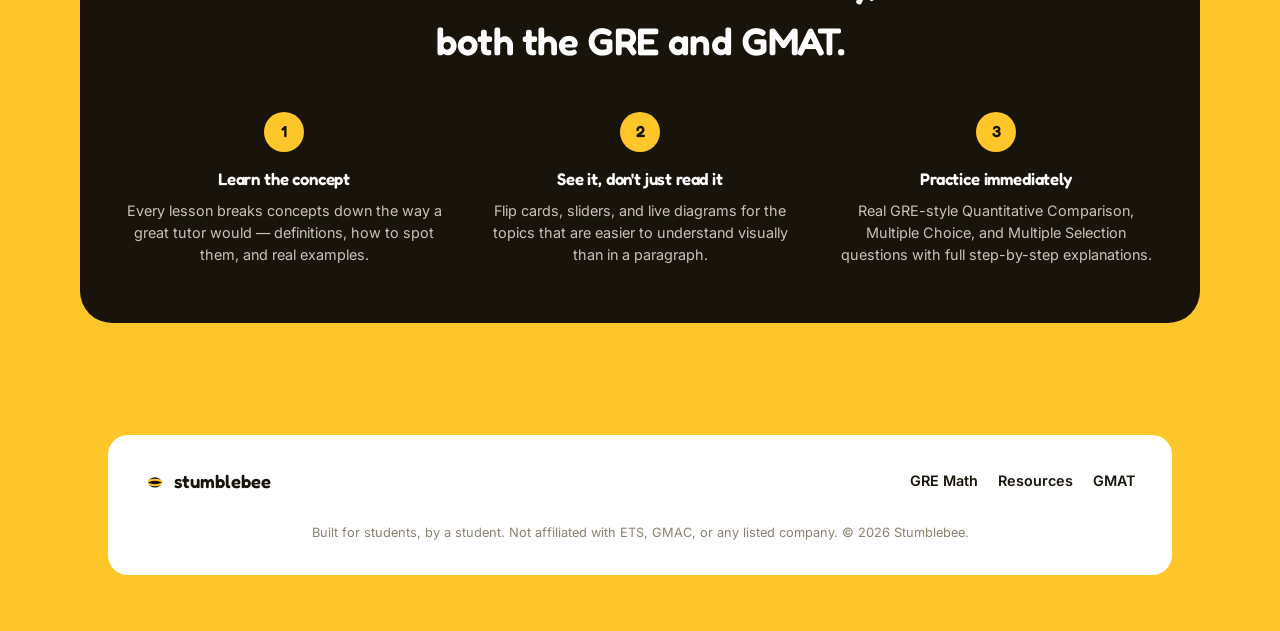
==== commit b5f6dff7: "Add exam-lock onboarding, full GMAT Quant curriculum, GRE Geometry chapter Major restructure of the " ====
--- a/index.html
+++ b/index.html
@@ -189,30 +189,9 @@
   }
 </style>
 </head>
-<body>
-
-<div class="wrap">
-  <nav class="site-nav">
-    <a href="index.html" class="brand">
-      <svg class="bee-icon" viewBox="0 0 32 32" fill="none" xmlns="http://www.w3.org/2000/svg">
-        <ellipse cx="16" cy="18" rx="9.5" ry="7.5" fill="#18140C"/>
-        <path d="M7 16 Q16 12.5 25 16" stroke="#FFC629" stroke-width="3" stroke-linecap="round"/>
-        <path d="M7.8 20.5 Q16 24 24.2 20.5" stroke="#FFC629" stroke-width="3" stroke-linecap="round"/>
-        <ellipse cx="9" cy="11" rx="5.5" ry="4" fill="#FFFFFF" fill-opacity="0.85" transform="rotate(-20 9 11)"/>
-        <ellipse cx="23" cy="11" rx="5.5" ry="4" fill="#FFFFFF" fill-opacity="0.85" transform="rotate(20 23 11)"/>
-        <circle cx="16" cy="9" r="2" fill="#18140C"/>
-        <path d="M15 8 L12 4M17 8 L20 4" stroke="#18140C" stroke-width="1.4" stroke-linecap="round"/>
-      </svg>
-      stumblebee
-    </a>
-    <div class="nav-links">
-      <a href="gre-math.html">GRE Math</a>
-      <a href="resources.html">Resources</a>
-      <a href="gmat.html" class="tag-soon">GMAT <span class="pill">SOON</span></a>
-    </div>
-    <a href="gre-math.html" class="btn btn-black btn-sm">Start Learning</a>
-  </nav>
-</div>
+<body data-page="home">
+
+<div id="siteNavRoot"></div>
 
 <main>
   <div class="wrap hero-section">
@@ -225,12 +204,12 @@
     </div>
 
     <div class="hero-card">
-      <span class="eyebrow">GRE prep, decoded</span>
-      <h1 style="margin-top:18px;">Find everything you need to know about the GRE, right over here.</h1>
-      <p class="motto">We're glad you stumbled onto our website 🐝 — free, interactive GRE Math lessons built like a real course, plus the best free resources on the internet for GRE and (soon) GMAT prep.</p>
+      <span class="eyebrow">GRE + GMAT prep, decoded</span>
+      <h1 style="margin-top:18px;">Find everything you need to know about the GRE and GMAT, right over here.</h1>
+      <p class="motto">We're glad you stumbled onto our website 🐝 — free, interactive Quant lessons built like a real course for both exams, plus the best free resources on the internet.</p>
       <div class="hero-cta">
-        <a href="gre-math.html" class="btn btn-black">Start GRE Math →</a>
-        <a href="resources.html" class="btn btn-outline">Browse free resources</a>
+        <a href="course" class="btn btn-black">Pick your exam →</a>
+        <a href="resources" class="btn btn-outline">Browse free resources</a>
       </div>
     </div>
 
@@ -239,38 +218,37 @@
     </div>
 
     <div class="stat-strip">
-      <div class="stat"><div class="num">19</div><div class="label">GRE Math chapters</div></div>
-      <div class="stat"><div class="num">40+</div><div class="label">interactive practice Qs</div></div>
+      <div class="stat"><div class="num">20</div><div class="label">GRE Quant chapters</div></div>
+      <div class="stat"><div class="num">12</div><div class="label">GMAT Quant chapters</div></div>
       <div class="stat"><div class="num">30+</div><div class="label">free resources curated</div></div>
       <div class="stat"><div class="num">$0</div><div class="label">cost, always</div></div>
     </div>
 
     <div class="feature-grid">
-      <a href="gre-math.html" class="feature-card f-yellow">
+      <a href="course?exam=GRE" class="feature-card f-yellow">
         <div class="icon-badge">📐</div>
-        <h3>GRE Math</h3>
-        <p>All 19 Quant chapters — Numbers through Probability — with clean explanations, worked examples, and interactive graphics you can actually play with.</p>
-        <span class="go">Explore chapters →</span>
-      </a>
-      <a href="resources.html" class="feature-card f-yellow">
-        <div class="icon-badge">🔗</div>
-        <h3>Free Resources</h3>
-        <p>The most comprehensive list of genuinely free GRE & GMAT resources — official practice tests, vocab, video courses, and communities.</p>
-        <span class="go">Browse resources →</span>
-      </a>
-      <a href="gmat.html" class="feature-card f-black" style="background:var(--ink); color:var(--white);">
-        <span class="soon-badge">Coming soon</span>
-        <div class="icon-badge" style="background:var(--yellow);">🎯</div>
-        <h3 style="color:var(--white);">GMAT</h3>
-        <p style="color:#C9C4B6;">The same interactive treatment is coming for GMAT Quant and Verbal. Get notified the day it lands.</p>
-        <span class="go" style="color:var(--yellow);">Learn more →</span>
+        <h3>GRE</h3>
+        <p>Quantitative Reasoning fully built out — Numbers through Geometry — with clean explanations, worked examples, and interactive graphics you can actually play with.</p>
+        <span class="go">Explore GRE →</span>
+      </a>
+      <a href="course?exam=GMAT" class="feature-card f-yellow">
+        <div class="icon-badge">🎯</div>
+        <h3>GMAT</h3>
+        <p>Quantitative Reasoning for the GMAT Focus Edition, including a dedicated Data Sufficiency trainer — the format that trips up everyone at first.</p>
+        <span class="go">Explore GMAT →</span>
+      </a>
+      <a href="resources" class="feature-card f-black" style="background:var(--ink); color:var(--white);">
+        <div class="icon-badge" style="background:var(--yellow);">🔗</div>
+        <h3 style="color:var(--white);">Free Resources</h3>
+        <p style="color:#C9C4B6;">The most comprehensive list of genuinely free GRE & GMAT resources — official practice tests, vocab, video courses, and communities.</p>
+        <span class="go" style="color:var(--yellow);">Browse resources →</span>
       </a>
     </div>
   </div>
 
   <div class="wrap why-section">
     <div class="why-inner">
-      <h2>Built to feel like Khan Academy, focused entirely on the GRE.</h2>
+      <h2>Built to feel like Khan Academy, for both the GRE and GMAT.</h2>
       <div class="why-grid">
         <div class="why-item">
           <div class="n">1</div>
@@ -295,7 +273,7 @@
 <footer class="site-footer">
   <div class="wrap">
     <div class="footer-inner">
-      <a href="index.html" class="brand" style="font-size:1.15rem;">
+      <a href="index" class="brand" style="font-size:1.15rem;">
         <svg class="bee-icon" style="width:22px;height:22px;" viewBox="0 0 32 32" fill="none" xmlns="http://www.w3.org/2000/svg">
           <ellipse cx="16" cy="18" rx="9.5" ry="7.5" fill="#18140C"/>
           <path d="M7 16 Q16 12.5 25 16" stroke="#FFC629" stroke-width="3" stroke-linecap="round"/>
@@ -304,14 +282,16 @@
         stumblebee
       </a>
       <div class="footer-links">
-        <a href="gre-math.html">GRE Math</a>
-        <a href="resources.html">Resources</a>
-        <a href="gmat.html">GMAT</a>
+        <a href="course?exam=GRE">GRE Math</a>
+        <a href="resources">Resources</a>
+        <a href="course?exam=GMAT">GMAT</a>
       </div>
       <p class="footer-copy">Built for students, by a student. Not affiliated with ETS, GMAC, or any listed company. © 2026 Stumblebee.</p>
     </div>
   </div>
 </footer>
 
+<script src="exam-lock.js"></script>
+<script src="nav.js"></script>
 </body>
 </html>
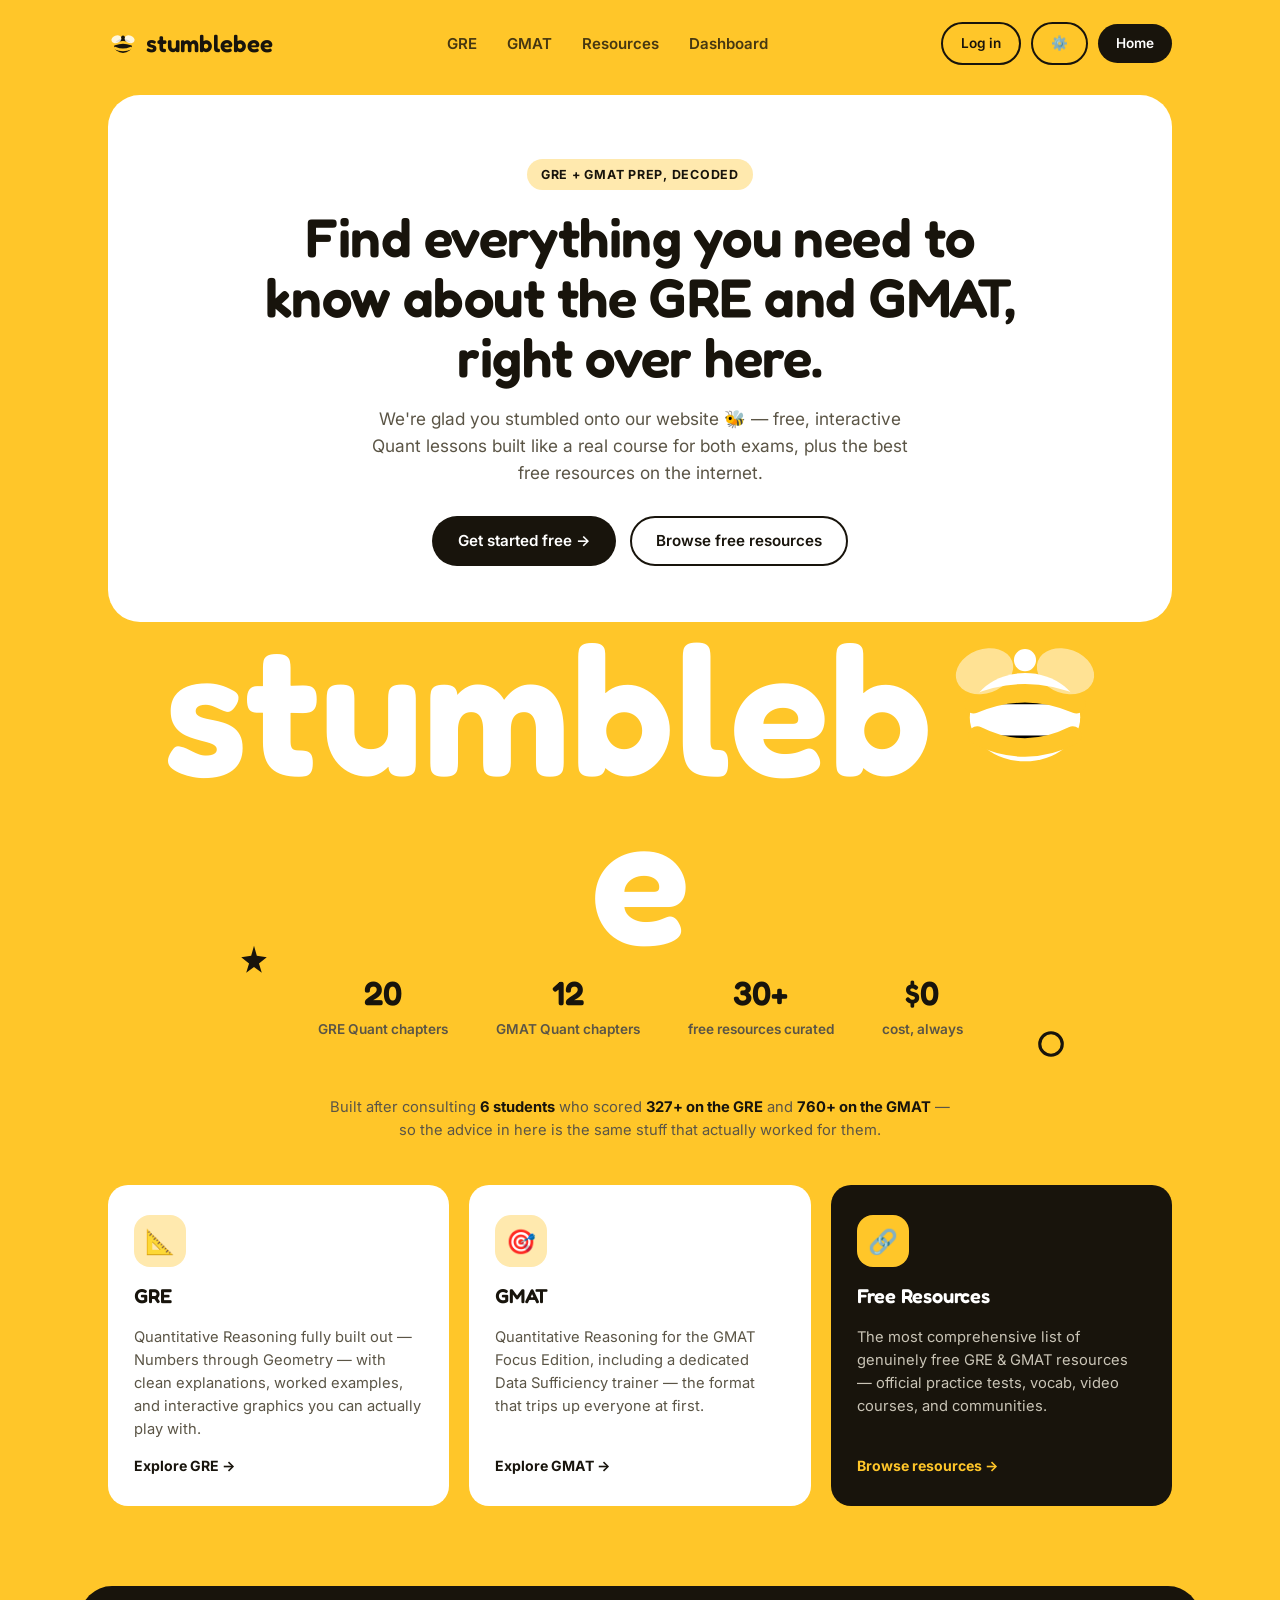
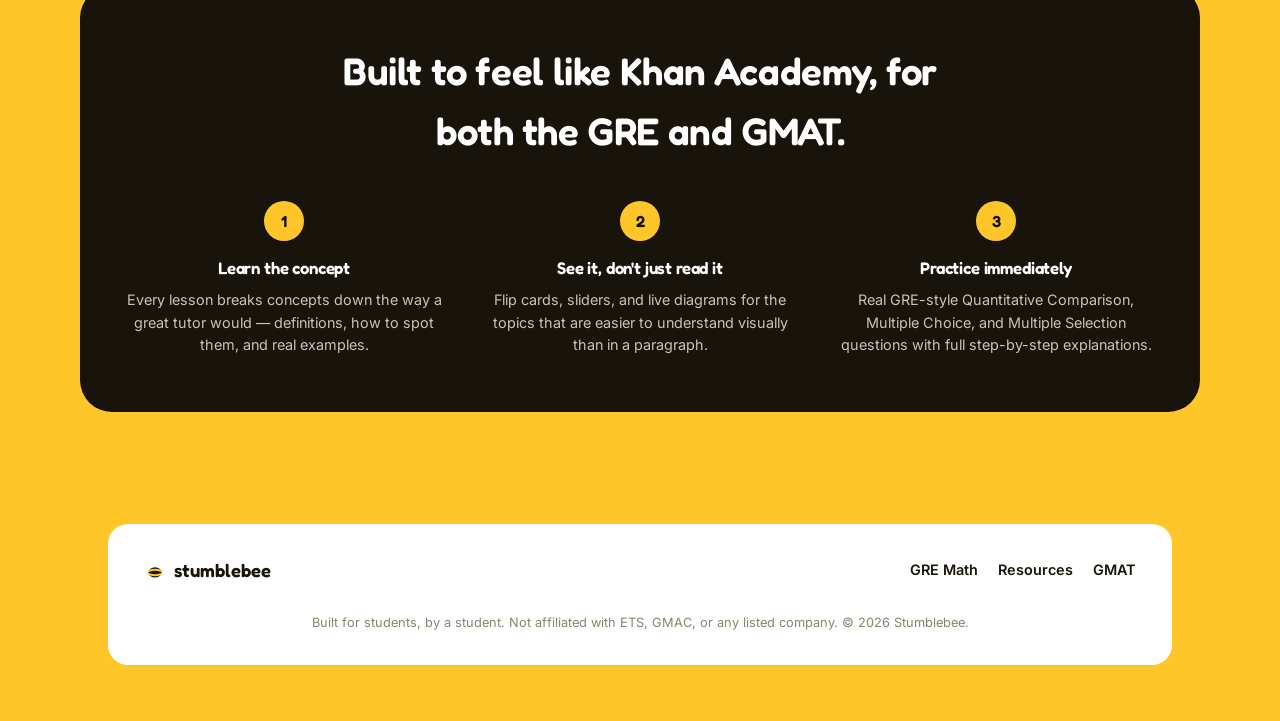
==== commit 57cff49d: "Add auth flow, honey-pot dashboard, verified YouTube videos per lesson Major additions: - Full sign-" ====
--- a/index.html
+++ b/index.html
@@ -82,6 +82,17 @@
   .stat-strip .stat .num { font-family: "Fredoka", sans-serif; font-size: 2.1rem; font-weight: 600; }
   .stat-strip .stat .label { font-size: 0.85rem; color: var(--ink-soft); font-weight: 600; }
 
+  .credibility-line {
+    text-align: center;
+    max-width: 640px;
+    margin: 0 auto 44px;
+    font-size: 0.92rem;
+    color: var(--ink-soft);
+    position: relative;
+    z-index: 1;
+  }
+  .credibility-line strong { color: var(--ink); }
+
   .feature-grid {
     display: grid;
     grid-template-columns: repeat(3, 1fr);
@@ -208,7 +219,7 @@
       <h1 style="margin-top:18px;">Find everything you need to know about the GRE and GMAT, right over here.</h1>
       <p class="motto">We're glad you stumbled onto our website 🐝 — free, interactive Quant lessons built like a real course for both exams, plus the best free resources on the internet.</p>
       <div class="hero-cta">
-        <a href="course" class="btn btn-black">Pick your exam →</a>
+        <a href="signup" class="btn btn-black">Get started free →</a>
         <a href="resources" class="btn btn-outline">Browse free resources</a>
       </div>
     </div>
@@ -223,6 +234,8 @@
       <div class="stat"><div class="num">30+</div><div class="label">free resources curated</div></div>
       <div class="stat"><div class="num">$0</div><div class="label">cost, always</div></div>
     </div>
+
+    <p class="credibility-line">Built after consulting <strong>6 students</strong> who scored <strong>327+ on the GRE</strong> and <strong>760+ on the GMAT</strong> — so the advice in here is the same stuff that actually worked for them.</p>
 
     <div class="feature-grid">
       <a href="course?exam=GRE" class="feature-card f-yellow">
@@ -291,6 +304,7 @@
   </div>
 </footer>
 
+<script src="auth.js"></script>
 <script src="exam-lock.js"></script>
 <script src="nav.js"></script>
 </body>
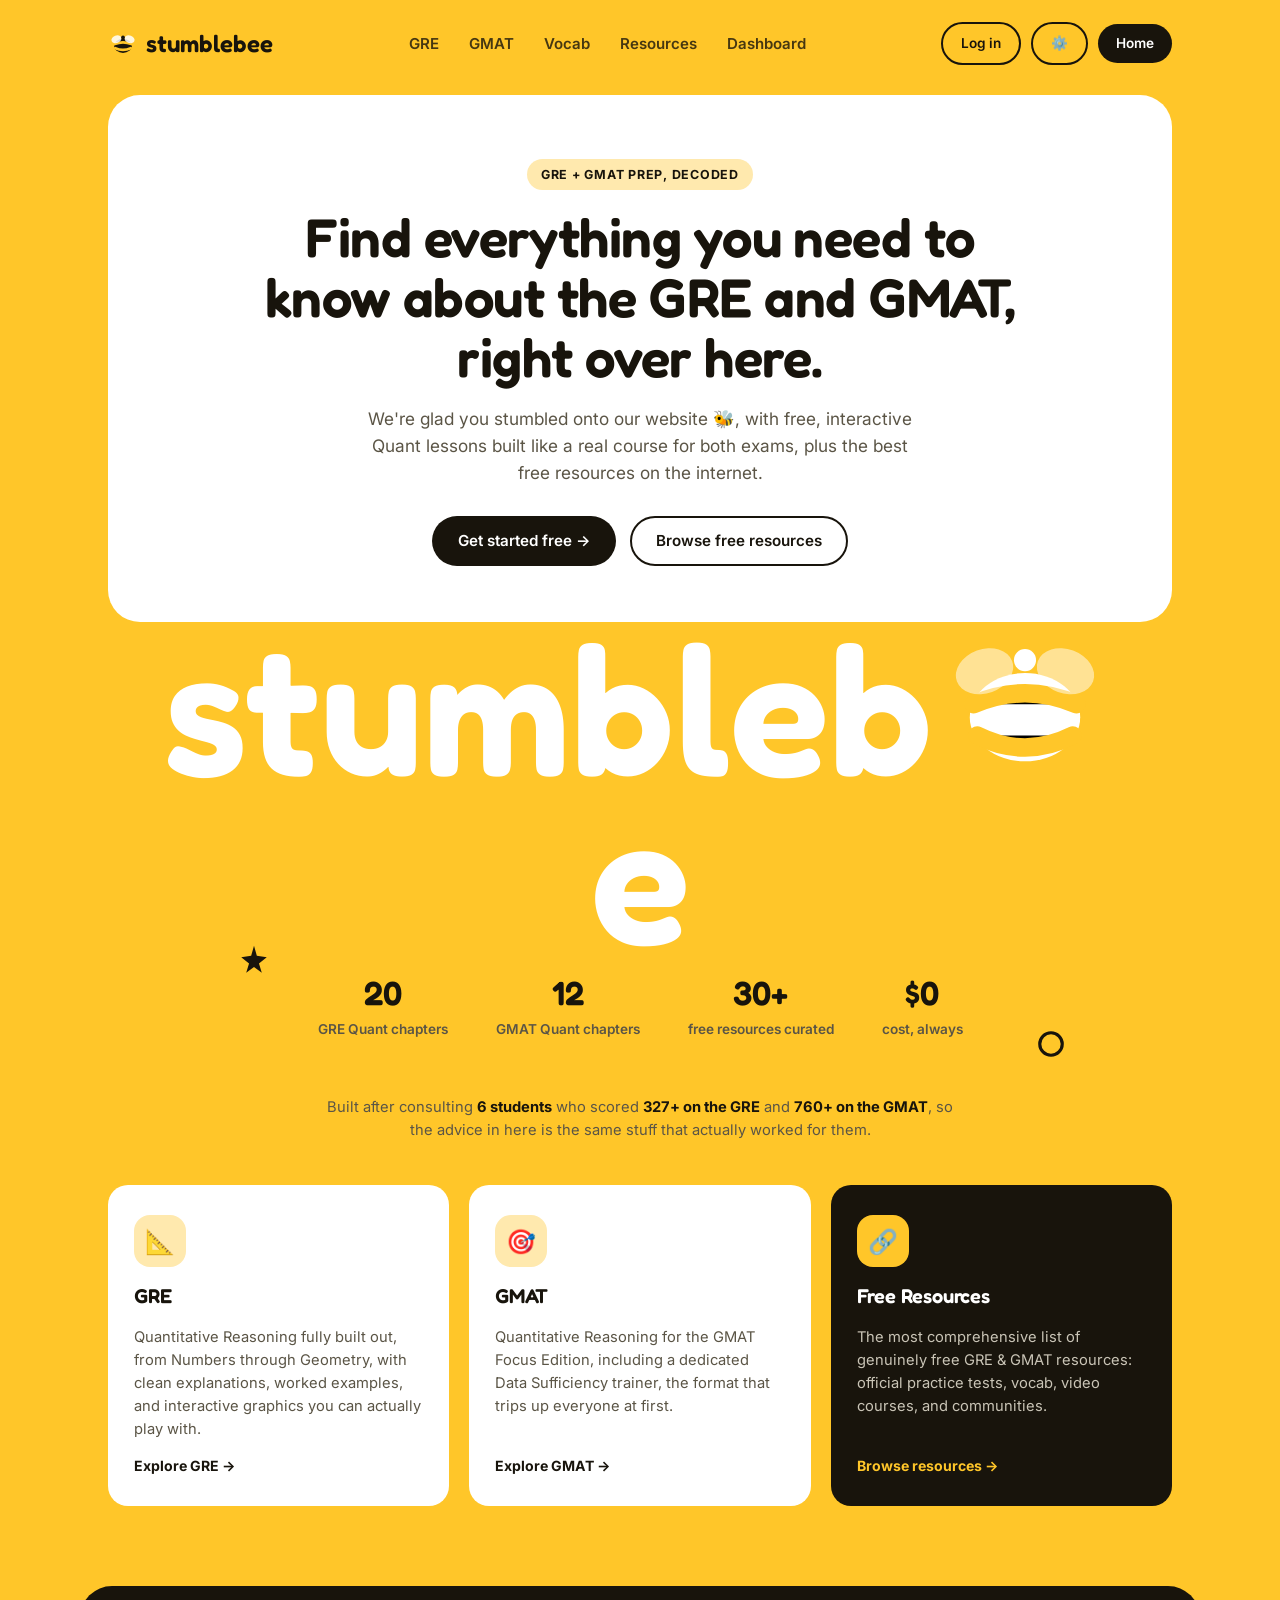
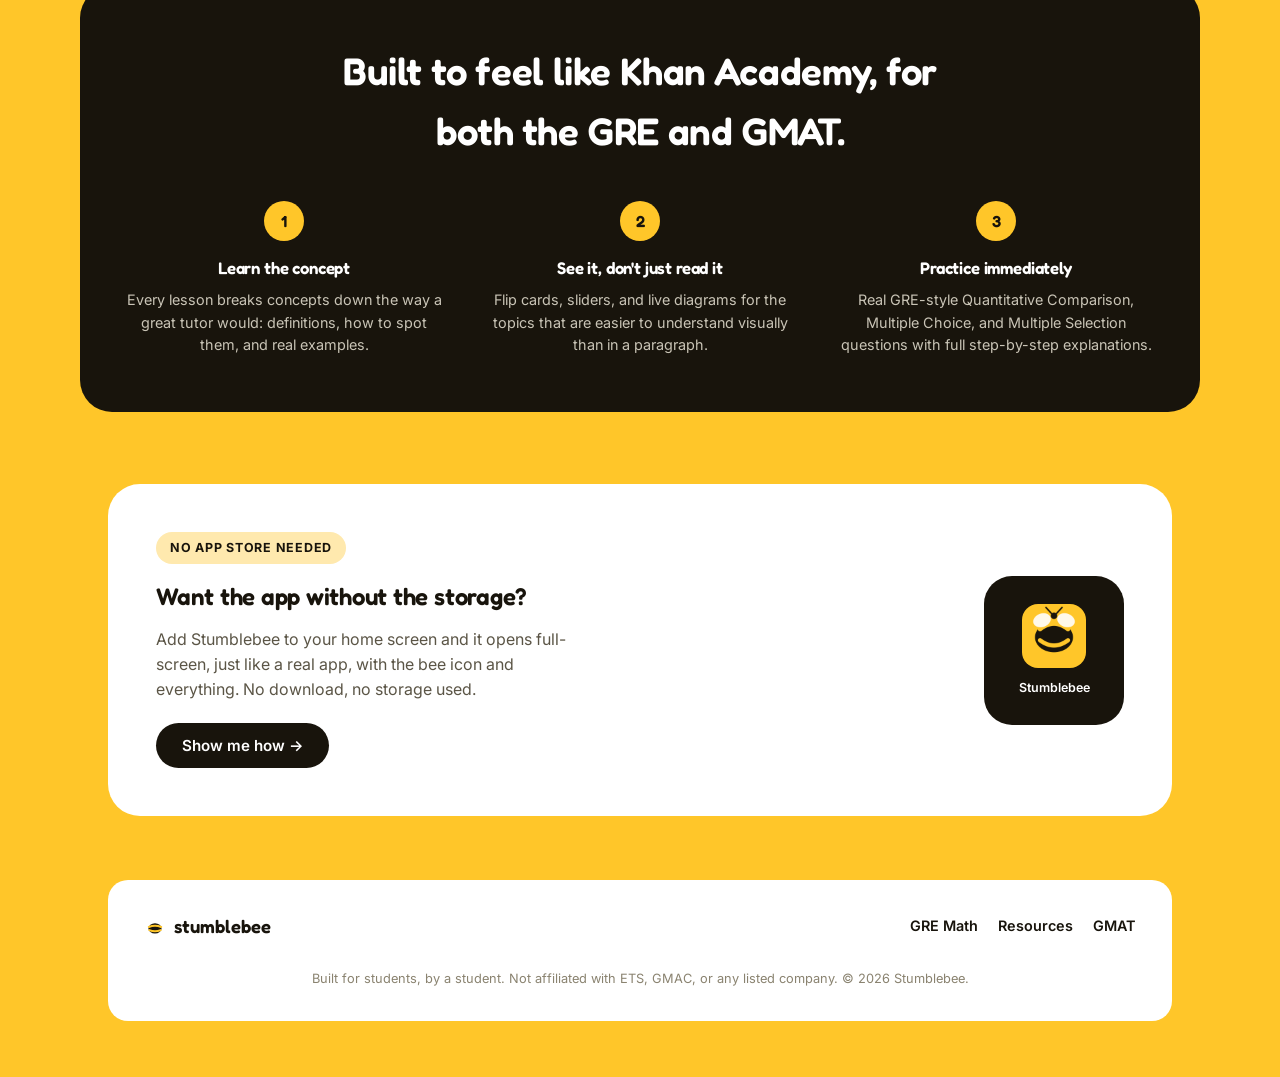
==== commit 721f130e: "Add GMAT DI/Verbal content, GRE vocab SRS, daily goal planner, and PWA support Expands GMAT with Dat" ====
--- a/index.html
+++ b/index.html
@@ -3,8 +3,12 @@
 <head>
 <meta charset="UTF-8">
 <meta name="viewport" content="width=device-width, initial-scale=1.0">
-<title>Stumblebee — everything you need to know about the GRE</title>
-<meta name="description" content="Free, interactive GRE Math lessons and the best free GRE & GMAT resources on the web. GMAT prep coming soon.">
+<title>Stumblebee, everything you need to know about the GRE and GMAT</title>
+<meta name="description" content="Free, interactive GRE and GMAT lessons plus the best free prep resources on the web.">
+<link rel="manifest" href="manifest.json">
+<link rel="apple-touch-icon" href="apple-touch-icon.png">
+<link rel="icon" href="favicon-32.png" sizes="32x32">
+<meta name="theme-color" content="#FFC629">
 <link rel="preconnect" href="https://fonts.googleapis.com">
 <link href="https://fonts.googleapis.com/css2?family=Fredoka:wght@500;600;700&family=Inter:wght@400;500;600;700;800&display=swap" rel="stylesheet">
 <link rel="stylesheet" href="style.css">
@@ -193,10 +197,78 @@
   .why-item h4 { color: var(--white); font-size: 1.05rem; margin-bottom: 8px; }
   .why-item p { color: #C9C4B6; font-size: 0.9rem; }
 
+  .pwa-section { padding-bottom: 24px; position: relative; z-index: 1; }
+  .pwa-card {
+    background: var(--white);
+    border-radius: var(--radius-lg);
+    padding: 48px;
+    display: flex;
+    align-items: center;
+    justify-content: space-between;
+    gap: 40px;
+    flex-wrap: wrap;
+  }
+  .pwa-card-text { flex: 1; min-width: 260px; }
+  .phone-mock {
+    background: var(--ink);
+    border-radius: 28px;
+    padding: 28px 32px;
+    display: flex;
+    flex-direction: column;
+    align-items: center;
+    gap: 10px;
+    width: 140px;
+  }
+  .phone-mock-icon { width: 64px; height: 64px; border-radius: 16px; }
+  .phone-mock-label { color: var(--white); font-size: 0.78rem; font-weight: 600; }
+
+  .pwa-modal-backdrop {
+    display: none;
+    position: fixed;
+    inset: 0;
+    background: rgba(20,17,10,0.5);
+    z-index: 1000;
+    align-items: center;
+    justify-content: center;
+    padding: 20px;
+  }
+  .pwa-modal-backdrop.shown { display: flex; }
+  .pwa-modal {
+    background: var(--white);
+    border-radius: var(--radius-lg);
+    padding: 40px;
+    max-width: 480px;
+    width: 100%;
+    max-height: 85vh;
+    overflow-y: auto;
+    position: relative;
+  }
+  .pwa-modal-close {
+    position: absolute;
+    top: 18px; right: 18px;
+    background: var(--cream);
+    border: none;
+    border-radius: 999px;
+    width: 34px; height: 34px;
+    font-size: 1.3rem;
+    cursor: pointer;
+    line-height: 1;
+  }
+  .pwa-steps { display: flex; flex-direction: column; gap: 16px; margin-top: 20px; }
+  .pwa-step { display: flex; gap: 14px; align-items: flex-start; }
+  .pwa-step .step-num {
+    width: 28px; height: 28px; border-radius: 999px; background: var(--yellow);
+    display: flex; align-items: center; justify-content: center; font-weight: 700;
+    font-family: "Fredoka", sans-serif; flex-shrink: 0; font-size: 0.9rem;
+  }
+  .pwa-step .step-icon { font-size: 1.3rem; }
+
   @media (max-width: 860px) {
     .feature-grid { grid-template-columns: 1fr; }
     .why-grid { grid-template-columns: 1fr; }
     .stat-strip { gap: 28px; }
+    .pwa-card { flex-direction: column; text-align: center; }
+    .pwa-card-text p { margin-left: auto; margin-right: auto; }
   }
 </style>
 </head>
@@ -217,7 +289,7 @@
     <div class="hero-card">
       <span class="eyebrow">GRE + GMAT prep, decoded</span>
       <h1 style="margin-top:18px;">Find everything you need to know about the GRE and GMAT, right over here.</h1>
-      <p class="motto">We're glad you stumbled onto our website 🐝 — free, interactive Quant lessons built like a real course for both exams, plus the best free resources on the internet.</p>
+      <p class="motto">We're glad you stumbled onto our website 🐝, with free, interactive Quant lessons built like a real course for both exams, plus the best free resources on the internet.</p>
       <div class="hero-cta">
         <a href="signup" class="btn btn-black">Get started free →</a>
         <a href="resources" class="btn btn-outline">Browse free resources</a>
@@ -235,25 +307,25 @@
       <div class="stat"><div class="num">$0</div><div class="label">cost, always</div></div>
     </div>
 
-    <p class="credibility-line">Built after consulting <strong>6 students</strong> who scored <strong>327+ on the GRE</strong> and <strong>760+ on the GMAT</strong> — so the advice in here is the same stuff that actually worked for them.</p>
+    <p class="credibility-line">Built after consulting <strong>6 students</strong> who scored <strong>327+ on the GRE</strong> and <strong>760+ on the GMAT</strong>, so the advice in here is the same stuff that actually worked for them.</p>
 
     <div class="feature-grid">
       <a href="course?exam=GRE" class="feature-card f-yellow">
         <div class="icon-badge">📐</div>
         <h3>GRE</h3>
-        <p>Quantitative Reasoning fully built out — Numbers through Geometry — with clean explanations, worked examples, and interactive graphics you can actually play with.</p>
+        <p>Quantitative Reasoning fully built out, from Numbers through Geometry, with clean explanations, worked examples, and interactive graphics you can actually play with.</p>
         <span class="go">Explore GRE →</span>
       </a>
       <a href="course?exam=GMAT" class="feature-card f-yellow">
         <div class="icon-badge">🎯</div>
         <h3>GMAT</h3>
-        <p>Quantitative Reasoning for the GMAT Focus Edition, including a dedicated Data Sufficiency trainer — the format that trips up everyone at first.</p>
+        <p>Quantitative Reasoning for the GMAT Focus Edition, including a dedicated Data Sufficiency trainer, the format that trips up everyone at first.</p>
         <span class="go">Explore GMAT →</span>
       </a>
       <a href="resources" class="feature-card f-black" style="background:var(--ink); color:var(--white);">
         <div class="icon-badge" style="background:var(--yellow);">🔗</div>
         <h3 style="color:var(--white);">Free Resources</h3>
-        <p style="color:#C9C4B6;">The most comprehensive list of genuinely free GRE & GMAT resources — official practice tests, vocab, video courses, and communities.</p>
+        <p style="color:#C9C4B6;">The most comprehensive list of genuinely free GRE & GMAT resources: official practice tests, vocab, video courses, and communities.</p>
         <span class="go" style="color:var(--yellow);">Browse resources →</span>
       </a>
     </div>
@@ -266,7 +338,7 @@
         <div class="why-item">
           <div class="n">1</div>
           <h4>Learn the concept</h4>
-          <p>Every lesson breaks concepts down the way a great tutor would — definitions, how to spot them, and real examples.</p>
+          <p>Every lesson breaks concepts down the way a great tutor would: definitions, how to spot them, and real examples.</p>
         </div>
         <div class="why-item">
           <div class="n">2</div>
@@ -281,7 +353,31 @@
       </div>
     </div>
   </div>
+
+  <div class="wrap pwa-section">
+    <div class="pwa-card">
+      <div class="pwa-card-text">
+        <span class="eyebrow">No app store needed</span>
+        <h2 style="margin-top:14px;">Want the app without the storage?</h2>
+        <p class="muted" style="margin:12px 0 22px; max-width:440px;">Add Stumblebee to your home screen and it opens full-screen, just like a real app, with the bee icon and everything. No download, no storage used.</p>
+        <button class="btn btn-black" id="pwaShowMeBtn">Show me how →</button>
+      </div>
+      <div class="pwa-card-visual">
+        <div class="phone-mock">
+          <img src="icon-192.png" alt="Stumblebee app icon" class="phone-mock-icon">
+          <span class="phone-mock-label">Stumblebee</span>
+        </div>
+      </div>
+    </div>
+  </div>
 </main>
+
+<div class="pwa-modal-backdrop" id="pwaModalBackdrop">
+  <div class="pwa-modal">
+    <button class="pwa-modal-close" id="pwaModalClose" aria-label="Close">&times;</button>
+    <div id="pwaModalContent"></div>
+  </div>
+</div>
 
 <footer class="site-footer">
   <div class="wrap">
@@ -307,5 +403,73 @@
 <script src="auth.js"></script>
 <script src="exam-lock.js"></script>
 <script src="nav.js"></script>
+<script>
+  let deferredInstallPrompt = null;
+  window.addEventListener("beforeinstallprompt", e => {
+    e.preventDefault();
+    deferredInstallPrompt = e;
+  });
+
+  function detectPlatform() {
+    const ua = navigator.userAgent;
+    if (/iPhone|iPad|iPod/.test(ua)) return "ios";
+    if (/Android/.test(ua)) return "android";
+    return "desktop";
+  }
+
+  function pwaModalContentFor(platform) {
+    if (platform === "ios") {
+      return `
+        <span class="eyebrow">iPhone or iPad</span>
+        <h2 style="margin-top:14px;">Add Stumblebee to your home screen</h2>
+        <div class="pwa-steps">
+          <div class="pwa-step"><span class="step-num">1</span><div><span class="step-icon">⬆️</span> Tap the <b>Share</b> button in Safari's toolbar.</div></div>
+          <div class="pwa-step"><span class="step-num">2</span><div><span class="step-icon">➕</span> Scroll down and tap <b>Add to Home Screen</b>.</div></div>
+          <div class="pwa-step"><span class="step-num">3</span><div><span class="step-icon">✅</span> Tap <b>Add</b> in the top right. The bee icon now lives on your home screen.</div></div>
+        </div>
+      `;
+    }
+    if (platform === "android") {
+      return `
+        <span class="eyebrow">Android</span>
+        <h2 style="margin-top:14px;">Add Stumblebee to your home screen</h2>
+        <div class="pwa-steps">
+          <div class="pwa-step"><span class="step-num">1</span><div><span class="step-icon">⋮</span> Tap the <b>three-dot menu</b> in Chrome's toolbar.</div></div>
+          <div class="pwa-step"><span class="step-num">2</span><div><span class="step-icon">📲</span> Tap <b>Install app</b> or <b>Add to Home screen</b>.</div></div>
+          <div class="pwa-step"><span class="step-num">3</span><div><span class="step-icon">✅</span> Confirm, and the bee icon lands on your home screen.</div></div>
+        </div>
+        <button class="btn btn-black" id="pwaNativeInstallBtn" style="width:100%; margin-top:22px; display:none;">Install now →</button>
+      `;
+    }
+    return `
+      <span class="eyebrow">Desktop</span>
+      <h2 style="margin-top:14px;">Install Stumblebee as an app</h2>
+      <div class="pwa-steps">
+        <div class="pwa-step"><span class="step-num">1</span><div><span class="step-icon">⊕</span> Look for the <b>install icon</b> in your browser's address bar (Chrome or Edge).</div></div>
+        <div class="pwa-step"><span class="step-num">2</span><div><span class="step-icon">✅</span> Click it, then click <b>Install</b>.</div></div>
+      </div>
+      <button class="btn btn-black" id="pwaNativeInstallBtn" style="width:100%; margin-top:22px; display:none;">Install now →</button>
+    `;
+  }
+
+  const backdrop = document.getElementById("pwaModalBackdrop");
+  document.getElementById("pwaShowMeBtn").addEventListener("click", () => {
+    const platform = detectPlatform();
+    document.getElementById("pwaModalContent").innerHTML = pwaModalContentFor(platform);
+    backdrop.classList.add("shown");
+    const nativeBtn = document.getElementById("pwaNativeInstallBtn");
+    if (nativeBtn && deferredInstallPrompt) {
+      nativeBtn.style.display = "block";
+      nativeBtn.addEventListener("click", async () => {
+        deferredInstallPrompt.prompt();
+        await deferredInstallPrompt.userChoice;
+        deferredInstallPrompt = null;
+        backdrop.classList.remove("shown");
+      });
+    }
+  });
+  document.getElementById("pwaModalClose").addEventListener("click", () => backdrop.classList.remove("shown"));
+  backdrop.addEventListener("click", e => { if (e.target === backdrop) backdrop.classList.remove("shown"); });
+</script>
 </body>
 </html>
--- a/style.css
+++ b/style.css
@@ -220,3 +220,33 @@
   }
   .nav-links a { font-size: 0.85rem; }
 }
+
+/* ---------- Personal best toast ---------- */
+
+.pb-toast {
+  position: fixed;
+  bottom: 28px;
+  right: 28px;
+  background: var(--ink);
+  color: var(--white);
+  border-radius: 18px;
+  padding: 18px 22px;
+  display: flex;
+  gap: 14px;
+  align-items: flex-start;
+  max-width: 320px;
+  box-shadow: 0 12px 32px rgba(0,0,0,0.25);
+  transform: translateY(20px) scale(0.96);
+  opacity: 0;
+  transition: transform 0.35s cubic-bezier(.34,1.56,.64,1), opacity 0.3s ease;
+  z-index: 999;
+}
+.pb-toast.shown { transform: translateY(0) scale(1); opacity: 1; }
+.pb-toast-icon { font-size: 1.8rem; flex-shrink: 0; }
+.pb-toast-title { font-family: "Fredoka", sans-serif; font-weight: 600; font-size: 1.05rem; margin-bottom: 6px; color: var(--yellow); }
+.pb-toast-detail { font-size: 0.86rem; color: #E5E1D6; margin-bottom: 2px; }
+.pb-toast-detail b { color: var(--white); }
+
+@media (max-width: 560px) {
+  .pb-toast { left: 16px; right: 16px; bottom: 16px; max-width: none; }
+}
